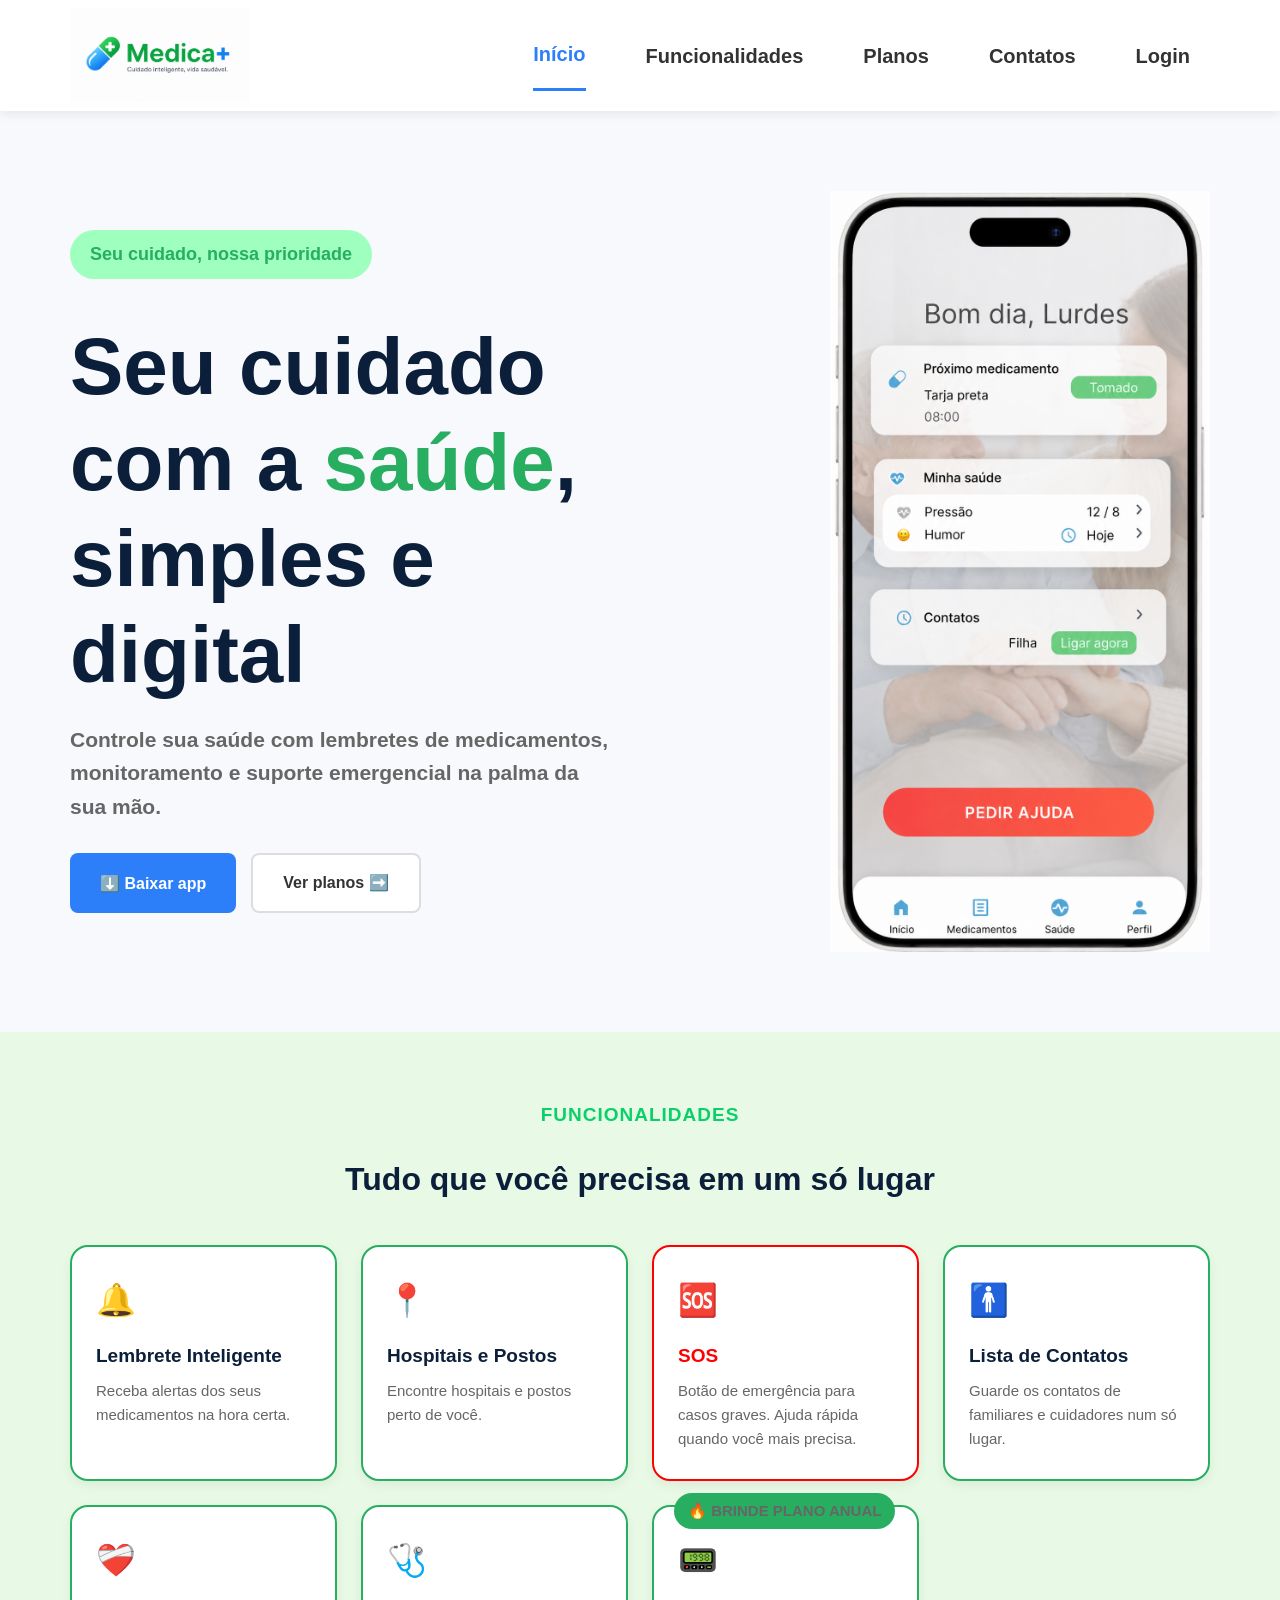
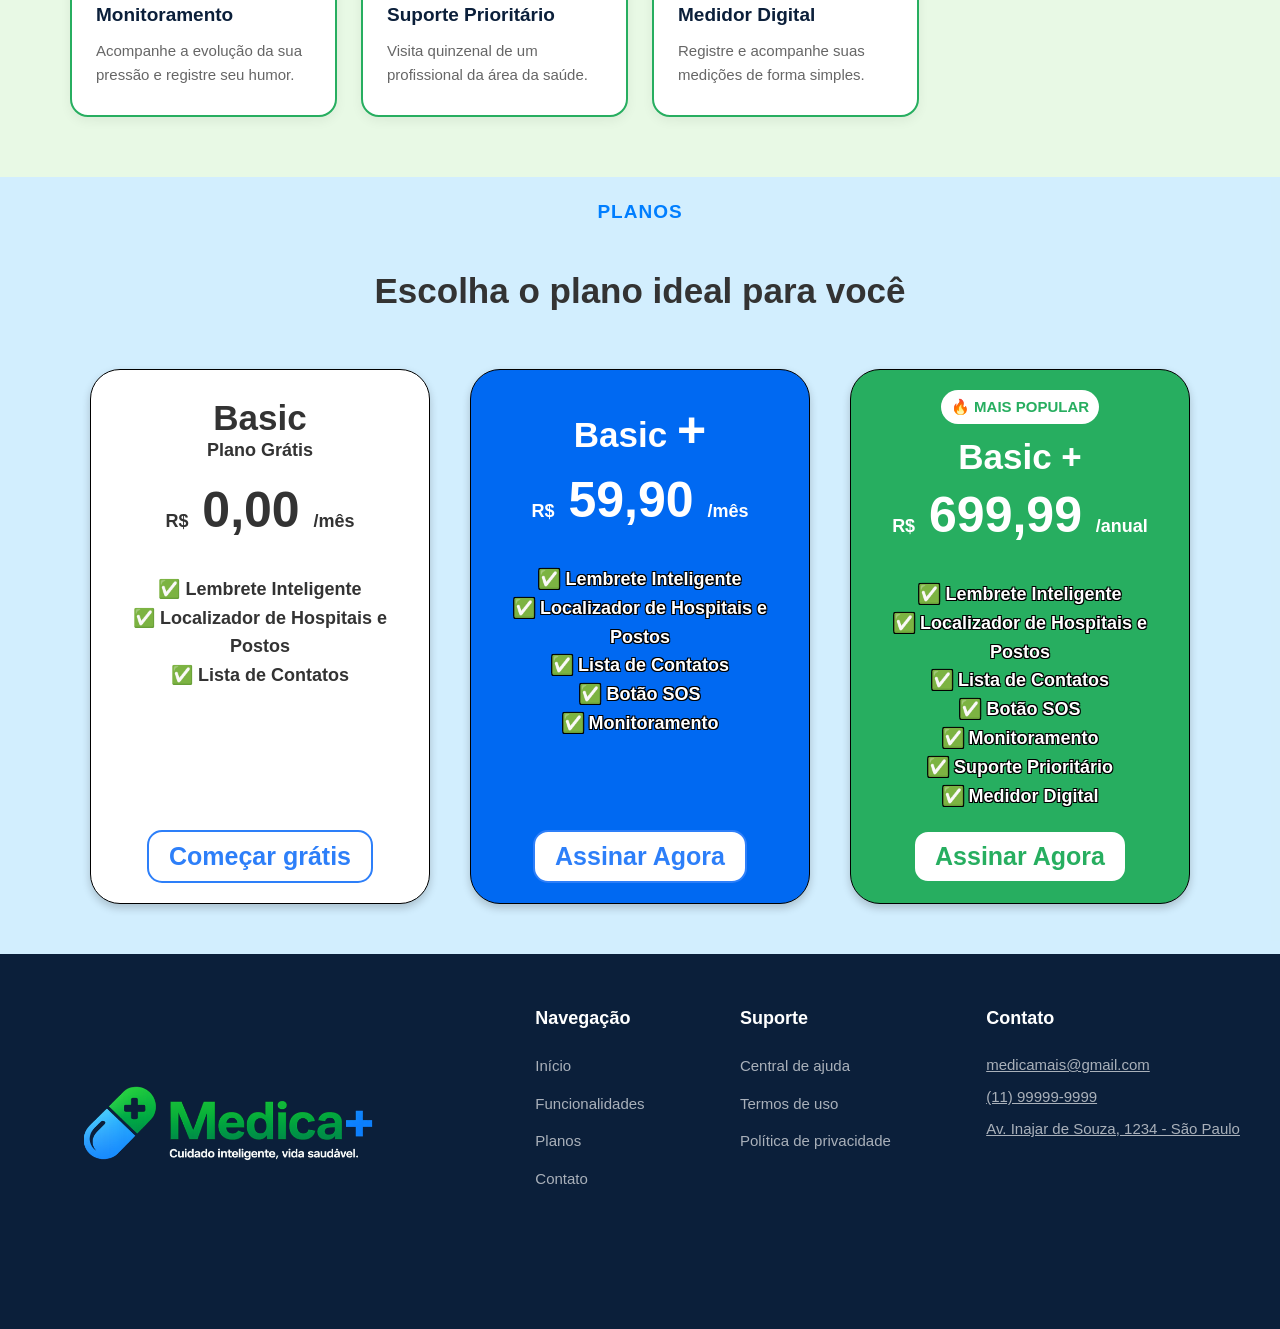
==== index.html @ 5a5d9446 "Correção do código / junção dos códigos" ====
<!DOCTYPE html>
<html lang="pt-br">

<head>
    <meta charset="UTF-8">
    <meta name="viewport" content="width=device-width, initial-scale=1.0">
    <title>Medica+ - Home</title>
    <link rel="stylesheet" href="style.css">
</head>

<body class="pagina-home">

    <a href="#conteudo" class="skip-link">Pular para o conteúdo</a>

    <nav>
        <div class="nav-container">
            <img src="img/logo.png" alt="Logo Medica+">
            <button type="button" class="menu-toggle" id="menuToggle" aria-expanded="false"
                aria-controls="menuNav" aria-label="Abrir menu de navegação">
                <span></span>
                <span></span>
                <span></span>
            </button>

            <ul id="menuNav">
                <li><a href="index.html" aria-current="page">Início</a></li>
                <li><a href="#funcionalidades">Funcionalidades</a></li>
                <li><a href="#planos">Planos</a></li>
                <li><a href="#contato">Contatos</a></li>
                <li><a href="login.html">Login</a></li>
            </ul>
        </div>
    </nav>

    <main id="conteudo">

        <section class="hero">

            <div class="hero-text">
                <p>Seu cuidado, nossa prioridade</p>

                <h1>Seu cuidado com a <span>saúde</span>, simples e digital</h1>

                <p>
                    Controle sua saúde com lembretes de medicamentos,
                    monitoramento e suporte emergencial na palma da sua mão.
                </p>

                <div class="hero-buttons">
                    <button type="button" class="Baixa-app">⬇️ Baixar app</button>
                    <a href="#planos" class="Ver-planos">Ver planos ➡️</a>
                </div>
            </div>

            <img src="img/image.png" alt="Tela do aplicativo Medica+ mostrando o painel de saúde">

        </section>

        <section class="funcionalidades" id="funcionalidades">

            <header>
                <p>FUNCIONALIDADES</p>
                <h2>Tudo que você precisa em um só lugar</h2>
            </header>

            <div class="cards">

                <article class="card-func">
                    <span aria-hidden="true">🔔</span>
                    <h3>Lembrete Inteligente</h3>
                    <p>Receba alertas dos seus medicamentos na hora certa.</p>
                </article>

                <article class="card-func">
                    <span aria-hidden="true">📍</span>
                    <h3>Hospitais e Postos</h3>
                    <p>Encontre hospitais e postos perto de você.</p>
                </article>

                <article class="card-func sos">
                    <span aria-hidden="true">🆘</span>
                    <h3>SOS</h3>
                    <p>Botão de emergência para casos graves. Ajuda rápida quando você mais precisa.</p>
                </article>

                <article class="card-func">
                    <span aria-hidden="true">🚹</span>
                    <h3>Lista de Contatos</h3>
                    <p>Guarde os contatos de familiares e cuidadores num só lugar.</p>
                </article>

                <article class="card-func">
                    <span aria-hidden="true">❤️‍🩹</span>
                    <h3>Monitoramento</h3>
                    <p>Acompanhe a evolução da sua pressão e registre seu humor.</p>
                </article>

                <article class="card-func">
                    <span aria-hidden="true">🩺</span>
                    <h3>Suporte Prioritário</h3>
                    <p>Visita quinzenal de um profissional da área da saúde.</p>
                </article>

                <article class="card-func card-func--destaque">
                    <p class="brinde">🔥 BRINDE PLANO ANUAL</p>
                    <span aria-hidden="true">📟</span>
                    <h3>Medidor Digital</h3>
                    <p>Registre e acompanhe suas medições de forma simples.</p>
                </article>

            </div>

        </section>

        <section class="planos" id="planos">

            <header>
                <p>PLANOS</p>
                <h2>Escolha o plano ideal para você</h2>
            </header>

            <div class="card">

                <div class="card-basic">
                    <h3>Basic</h3>
                    <p>Plano Grátis</p>
                    <p>R$<span> 0,00 </span>/mês</p>
                    <ul>
                        <li>✅ Lembrete Inteligente</li>
                        <li>✅ Localizador de Hospitais e Postos</li>
                        <li>✅ Lista de Contatos</li>
                    </ul>
                    <button type="button">Começar grátis</button>
                </div>

                <div class="card-basic-mensal">
                    <h3>Basic <span>+</span></h3>
                    <p>R$<span> 59,90 </span>/mês</p>
                    <ul>
                        <li>✅ Lembrete Inteligente</li>
                        <li>✅ Localizador de Hospitais e Postos</li>
                        <li>✅ Lista de Contatos</li>
                        <li>✅ Botão SOS</li>
                        <li>✅ Monitoramento</li>
                    </ul>
                    <button type="button">Assinar Agora</button>
                </div>

                <div class="card-basic-anual">
                    <p class="popular">🔥 MAIS POPULAR</p>
                    <h3>Basic +</h3>
                    <p>R$<span> 699,99 </span>/anual</p>
                    <ul>
                        <li>✅ Lembrete Inteligente</li>
                        <li>✅ Localizador de Hospitais e Postos</li>
                        <li>✅ Lista de Contatos</li>
                        <li>✅ Botão SOS</li>
                        <li>✅ Monitoramento</li>
                        <li>✅ Suporte Prioritário</li>
                        <li>✅ Medidor Digital</li>
                    </ul>
                    <button type="button">Assinar Agora</button>
                </div>

            </div>

        </section>

    </main>

    <footer id="contato">
        <div class="footer-container">

            <div class="footer-logo">
                <img src="img/img-footer.png" alt="Logo Medica+ no rodapé">

                <div class="social">
                    <a href="#" aria-label="Medica+ no Instagram"><span></span></a>
                    <a href="#" aria-label="Medica+ no Facebook"><span></span></a>
                    <a href="#" aria-label="Medica+ no LinkedIn"><span></span></a>
                </div>
            </div>

            <div class="footer-links">
                <h3>Navegação</h3>

                <ul>
                    <li><a href="index.html">Início</a></li>
                    <li><a href="#funcionalidades">Funcionalidades</a></li>
                    <li><a href="#planos">Planos</a></li>
                    <li><a href="#contato">Contato</a></li>
                </ul>
            </div>

            <div class="footer-links">
                <h3>Suporte</h3>

                <ul>
                    <li><a href="#">Central de ajuda</a></li>
                    <li><a href="#">Termos de uso</a></li>
                    <li><a href="#">Política de privacidade</a></li>
                </ul>
            </div>

            <address class="footer-contact">
                <h3>Contato</h3>

                <p><a href="mailto:medicamais@gmail.com">medicamais@gmail.com</a></p>
                <p><a href="tel:+5511999999999">(11) 99999-9999</a></p>
                <p><a href="https://www.google.com/maps/search/Avenida+Inajar+de+Souza, 1234,+São+Paulo" target="_blank"> Av. Inajar de Souza, 1234 - São Paulo</a></p>
            </address>

        </div>
    </footer>

    <script src="script.js"></script>

</body>

</html>
---- style.css ----
/* =========================================================
   AJUSTES DE INTEGRAÇÃO - PÁGINAS UNIFICADAS
   ========================================================= */

html {
    scroll-behavior: smooth;
    scroll-padding-top: 90px;
}

body {
    overflow-x: hidden;
}

* {
    margin: 0;
    padding: 0;
    box-sizing: border-box;
}



body {
    font-family: Arial, Helvetica, sans-serif;
    background-color: #f8f9fc;
    color: #333;
    line-height: 1.6;
}

/* ==========================================================
                        ACESSIBILIDADE
   ========================================================== */

.skip-link {
    position: absolute;
    top: -60px;
    left: 10px;
    background: #2d7ff9;
    color: #fff;
    padding: 10px 18px;
    border-radius: 8px;
    z-index: 2000;
    transition: top .2s;
}

.skip-link:focus {
    top: 10px;
}

a:focus-visible,
button:focus-visible,
input:focus-visible {
    outline: 3px solid #2d7ff9;
    outline-offset: 2px;
}

/* ==========================================================
                          NAV
   ========================================================== */

nav img {
    width: 180px;
    height: auto;
}

nav {
    background-color: #ffffff;
    position: sticky;
    top: 0;
    z-index: 1000;
    box-shadow: 0 3px 10px rgba(0, 0, 0, 0.08);
    font-size: 20px;
}

.nav-container {
    max-width: 1200px;
    margin: 0 auto;
    display: flex;
    align-items: center;
    justify-content: space-between;
    padding: 0 30px;
}

nav ul {
    display: flex;
    justify-content: center;
    align-items: center;
    list-style: none;
    gap: 20px;
}

nav li {
    margin: 0 20px;
}

nav a {
    display: block;
    text-decoration: none;
    color: #333;
    padding: 18px 0;
    font-weight: bold;
    transition: .3s;
}

nav a:hover {
    color: #2d7ff9;
}

nav a[aria-current="page"] {
    color: #2d7ff9;
    border-bottom: 3px solid #2d7ff9;
}

.menu-toggle {
    display: none;
    flex-direction: column;
    justify-content: space-between;
    width: 28px;
    height: 20px;
    background: none;
    border: none;
    cursor: pointer;
    padding: 0;
}

.menu-toggle span {
    display: block;
    height: 3px;
    width: 100%;
    background-color: #0b1f3a;
    border-radius: 2px;
}

/* ==========================================================
                         HERO
   ========================================================== */

.hero {
    display: flex;
    flex-direction: row;
    max-width: 1200px;
    margin: auto;
    justify-content: space-between;
    align-items: center;
    gap: 60px;
    padding: 80px 30px;
}

.hero-text {
    flex: 1;
    max-width: 550px;
}

.hero-text p:first-child {
    display: inline-block;
    color: #27AE60;
    background-color: #9FFFBF;
    font-size: 18px;
    border-radius: 30px;
    padding: 10px 20px;
    margin-bottom: 40px;
}

.hero-text h1 {
    font-size: 80px;
    color: #0b1f3a;
    line-height: 1.2;
    margin-bottom: 20px;
}

.hero-text h1 span {
    color: #27AE60;
}

.hero-text p {
    font-size: 21px;
    color: #666;
    margin-bottom: 30px;
    font-weight: bold;
}

.hero img {
    width: 380px;
    max-width: 100%;
    height: auto;
    flex-shrink: 0;
}

.hero-buttons {
    display: flex;
    flex-wrap: wrap;
    gap: 15px;
}

.Baixa-app,
.Ver-planos {
    padding: 15px 30px;
    border-radius: 8px;
    font-size: 16px;
    font-weight: bold;
    border: none;
    cursor: pointer;
    transition: .3s;
    display: inline-flex;
    align-items: center;
    gap: 8px;
    text-decoration: none;
}

.Baixa-app {
    background: #2d7ff9;
    color: white;
}

.Baixa-app:hover {
    background: #1b65d6;
}

.Ver-planos {
    background: white;
    border: 2px solid #ddd;
    color: #333;
}

.Ver-planos:hover {
    border-color: #2d7ff9;
    color: #2d7ff9;
}

/* ==========================================================
                        FUNCIONALIDADES
   ========================================================== */

.funcionalidades {
    background-color: #E8F9E5;
    position: relative;
    max-width: 1200px;
    margin:  auto;
    padding: 60px 30px;
    z-index: 1;
}
 
.funcionalidades::before {
    content: "";
    position: absolute;
    top: 0;
    bottom: 0;
    left: 50%;
    width: 100vw;
    transform: translateX(-50%);
    background-color: #E8F9E5;
    z-index: -1;
}
 
.funcionalidades header {
    text-align: center;
    margin-bottom: 40px;
}
 
.funcionalidades header p {
    display: inline-block;
    color: #0ad06a;
    font-weight: bold;
    font-size: 19px;
    letter-spacing: 1px;
    padding: 8px 18px;
    border-radius: 30px;
    margin-bottom: 16px;
}
 
.funcionalidades header h2 {
    font-size: 32px;
    color: #0b1f3a;
}
 
.cards {
    display: grid;
    grid-template-columns: repeat(auto-fit, minmax(240px, 1fr));
    gap: 24px;
   
}
 
.card-func {
    background-color: #fff;
    border-radius: 18px;
    padding: 28px 24px;
    box-shadow: 0 4px 12px rgba(0, 0, 0, 0.06);
    transition: transform .3s, box-shadow .3s;
    position: relative;
     border: 2px solid #27AE60;
}
 
.card-func:hover {
    transform: translateY(-6px);
    box-shadow: 0 10px 20px rgba(0, 0, 0, 0.1);
 
}
 
.card-func span {
    font-size: 32px;
    display: block;
    margin-bottom: 14px;
}
 
.card-func.sos {
    background-color: ffffrgb(240, 108, 108);
    border: 2px solid red
}
 
.card-func.sos h3 {
    color: red
}
 
.card-func h3 {
    font-size: 19px;
    color: #0b1f3a;
    margin-bottom: 8px;
}
 
.card-func p {
    font-size: 15px;
    color: #666;
}
 
.card-func--destaque {
    border: 2px solid #27AE60;
}
 
.brinde {
    position: absolute;
    top: -14px;
    left: 20px;
    background-color: #27AE60;
    color: #fff;
    font-size: 12px;
    font-weight: bold;
    padding: 6px 14px;
    border-radius: 20px;
}
/* ==========================================================
                         PLANOS
   ========================================================== */

.planos {
    background-color: #96dcff63;
}

.planos header p {
    text-align: center;
    padding: 10px;
    letter-spacing: 1px;
    color: #007EFF;
    font-weight: bolder;
    font-size: 19px;
    padding: 20px;
    margin-bottom: 16px;
}

.planos header h2 {
    text-align: center;
    font-size: 35px;
}

.planos .card {
    display: flex;
    flex-direction: row;
    padding: 50px;
    justify-content: center;
    gap: 40px;
    align-items: stretch;
    flex-wrap: wrap;
}

ul {
    list-style: none;
    padding: 0;
    margin: 20px 0;
    font-weight: bolder;
}

.planos .card .card-basic,
.planos .card .card-basic-mensal,
.planos .card .card-basic-anual {
    display: flex;
    flex-direction: column;
    text-align: center;
    padding: 20px;
    border-radius: 30px;
    border: 1px solid black;
    box-shadow: 0 4px 8px rgba(0, 0, 0, 0.2);
    flex: 1 1 280px;
    max-width: 340px;
}

.planos .card .card-basic {
    background-color: #ffffff;
}

.planos .card .card-basic-mensal {
    background-color: #0069F2;
    color: white;
}

.planos .card .card-basic-anual {
    background-color: #27AE60;
    color: white;
}

.planos .card h3 {
    font-size: 35px;
    margin-bottom: -10px;
    font-weight: bold;
}

.planos .card span {
    font-size: 50px;
    font-weight: bold;
}

.planos .card p {
    font-size: 18px;
    margin-bottom: 5px;
    font-weight: bold;
}

.planos .card li {
    font-size: 18px;
}

.planos .card .card-basic-mensal li,
.planos .card .card-basic-anual li {
    text-shadow:
        -1px -1px 0 black,
         1px -1px 0 black,
        -1px  1px 0 black,
         1px  1px 0 black;
}

.planos .card .card-basic-anual p.popular {
    background-color: #ffffff;
    color: #27AE60;
    font-size: 15px;
    font-weight: bold;
    padding: 5px 10px;
    border-radius: 20px;
    align-self: center;
    max-width: fit-content;
}

.planos .card button {
    background-color: white;
    border: 2px solid #2d7ff9;
    color: #2d7ff9;
    padding: 10px 20px;
    border-radius: 15px;
    cursor: pointer;
    font-size: 25px;
    font-weight: bold;
    margin-top: auto;
    align-self: center;
    transition: transform .3s, border-color .3s;
}

.planos .card .card-basic-mensal button {
    border-color: #2d7ff9;
    color: #2d7ff9;
}

.planos .card .card-basic-anual button {
    border-color: #27AE60;
    color: #27AE60;
}

.planos .card button:hover {
    transform: scale(1.08);
}

/* ==========================================================
                           FOOTER
   ========================================================== */

footer {
    background-color: #0b1f3a;
    color: #fff;
    padding: 50px 30px;
}

.footer-container {
    max-width: 1200px;
    margin: auto;
    display: flex;
    flex-wrap: wrap;
    gap: 40px;
    justify-content: space-between;
}

.footer-logo img {
    max-width: 400px;
    height: auto;
}

.footer-links h3 {
    font-size: 18px;
    margin-bottom: 20px;
    color: #fff;
}

.footer-links ul {
    display: flex;
    flex-direction: column;
    gap: 12px;
    margin: 0;
}

.footer-links ul li a {
    text-decoration: none;
    color: rgba(255, 255, 255, 0.65);
    font-weight: normal;
    font-size: 15px;
    transition: .3s;
}

.footer-links ul li a:hover {
    color: #2d7ff9;
    padding-left: 4px;
}

.footer-contact h3 {
    font-size: 18px;
    margin-bottom: 20px;
    color: #fff;
    font-style: normal;
}

.footer-contact p {
    color: rgba(255, 255, 255, 0.65);
    font-size: 15px;
    font-style: normal;
    margin-bottom: 8px;
}

.footer-contact a {
    color: rgba(255, 255, 255, 0.65);
    text-decoration: underline;
}

.footer-contact a:hover {
    color: #2d7ff9;
}

/* ==========================================================
                       RESPONSIVIDADE
   ========================================================== */

/* Tablet: hero e planos empilham, mas o menu ainda cabe */
@media (max-width: 992px) {
    .hero {
        flex-direction: column;
        text-align: center;
        padding: 50px 20px;
    }

    .hero-text {
        max-width: 100%;
    }

    .hero-text h1 {
        font-size: 52px;
    }

    .hero-buttons {
        justify-content: center;
    }

    .planos .card {
        padding: 30px 20px;
    }
}

@media (max-width: 768px) {
    .nav-container {
        padding: 14px 20px;
        position: relative;
    }

    .menu-toggle {
        display: flex;
    }

    nav ul {
        position: absolute;
        top: 100%;
        left: 0;
        width: 100%;
        background-color: #fff;
        flex-direction: column;
        align-items: flex-start;
        gap: 0;
        max-height: 0;
        overflow: hidden;
        transition: max-height .3s ease;
        box-shadow: 0 8px 10px rgba(0, 0, 0, 0.08);
    }

    nav ul.aberto {
        max-height: 400px;
    }

    nav li {
        margin: 0;
        width: 100%;
    }

    nav a {
        padding: 16px 20px;
        width: 100%;
    }

    .hero-text h1 {
        font-size: 38px;
    }

    .hero-text p {
        font-size: 17px;
    }

    .planos .card {
        flex-direction: column;
        align-items: center;
    }

    .planos .card > div {
        max-width: 100%;
        width: 100%;
    }
}

/* Celular pequeno */
@media (max-width: 480px) {
    .hero-text h1 {
        font-size: 30px;
    }

    .funcionalidades header h2,
    .planos header h2 {
        font-size: 24px;
    }
}


/* ==========================================================
                       Checkout
   ========================================================== */


.checkout {
    max-width: 460px;
    margin: 0 auto;
    background: #fff;
    border-radius: 18px;
    padding: 30px;
    box-shadow: 0 6px 20px rgba(0, 0, 0, 0.08);
}

.voltar {
    display: inline-block;
    color: #2d7ff9;
    text-decoration: none;
    font-weight: bold;
    margin-bottom: 20px;
}

.voltar:hover {
    text-decoration: underline;
}

.checkout h1 {
    color: #0b1f3a;
    font-size: 26px;
    margin-bottom: 20px;
}

.resumo {
    display: flex;
    justify-content: space-between;
    align-items: center;
    background: #eef5ff;
    border: 1px solid #cfe1ff;
    border-radius: 12px;
    padding: 16px 18px;
    margin-bottom: 24px;
}

.resumo-label {
    font-size: 13px;
    color: #666;
}

.resumo-plano {
    font-size: 20px;
    font-weight: bold;
    color: #0b1f3a;
}

.resumo-preco {
    font-size: 22px;
    font-weight: bold;
    color: #27AE60;
    white-space: nowrap;
}

.metodos {
    display: flex;
    gap: 10px;
    margin-bottom: 22px;
}

.metodo {
    flex: 1;
    padding: 12px;
    border: 2px solid #ddd;
    background: #fff;
    border-radius: 10px;
    font-size: 16px;
    font-weight: bold;
    color: #555;
    cursor: pointer;
    transition: .2s;
}

.metodo.ativo {
    border-color: #2d7ff9;
    color: #2d7ff9;
    background: #eef5ff;
}

.form-pagamento label {
    display: block;
    font-size: 14px;
    font-weight: bold;
    color: #0b1f3a;
    margin-bottom: 6px;
    margin-top: 16px;
}

.form-pagamento input {
    width: 100%;
    padding: 14px;
    border: 1px solid #ccc;
    border-radius: 8px;
    font-size: 16px;
    outline: none;
}

.form-pagamento input:focus {
    border-color: #2d7ff9;
    box-shadow: 0 0 0 2px rgba(45, 127, 249, 0.2);
}

.linha-dupla {
    display: flex;
    gap: 14px;
}

.linha-dupla > div {
    flex: 1;
}

.escondido {
    display: none;
}

.btn-pagar {
    display: block;
    width: 100%;
    text-align: center;
    text-decoration: none;
    margin-top: 24px;
    background-color: #27AE60;
    color: #fff;
    border: none;
    padding: 15px;
    border-radius: 10px;
    font-size: 18px;
    font-weight: bold;
    cursor: pointer;
    transition: background-color .2s;
}

.btn-pagar:hover {
    background-color: #219150;
}

.mensagem {
    font-size: 14px;
    margin-top: 12px;
    display: none;
}

.mensagem.mostrar {
    display: block;
}

.mensagem.erro {
    color: #e53935;
}

.mensagem.sucesso {
    color: #2e7d32;
}

.pix-qr {
    font-size: 120px;
    text-align: center;
    color: #0b1f3a;
    line-height: 1;
    margin: 10px 0 20px;
}

.pix-texto {
    font-size: 14px;
    color: #555;
    text-align: center;
    margin-bottom: 14px;
}

.pix-codigo {
    display: flex;
    gap: 8px;
}

.pix-codigo input {
    flex: 1;
    padding: 12px;
    border: 1px solid #ccc;
    border-radius: 8px;
    font-size: 13px;
    color: #666;
    outline: none;
}

.pix-codigo button {
    padding: 0 18px;
    border: none;
    border-radius: 8px;
    background: #2d7ff9;
    color: #fff;
    font-weight: bold;
    cursor: pointer;
}

.pix-codigo button:hover {
    background: #1b65d6;
}

.overlay-sucesso {
    display: none;
    position: fixed;
    inset: 0;
    background: rgba(0, 0, 0, 0.5);
    justify-content: center;
    align-items: center;
    padding: 16px;
    z-index: 50;
}

.overlay-sucesso.ativo {
    display: flex;
}

.caixa-sucesso {
    background: #fff;
    border-radius: 18px;
    padding: 36px 28px;
    text-align: center;
    max-width: 380px;
    width: 100%;
}

.caixa-sucesso .check {
    width: 74px;
    height: 74px;
    margin: 0 auto 18px;
    border-radius: 50%;
    background: #27AE60;
    color: #fff;
    font-size: 42px;
    line-height: 74px;
}

.caixa-sucesso h2 {
    color: #0b1f3a;
    margin-bottom: 10px;
}

.caixa-sucesso p {
    color: #555;
    margin-bottom: 20px;
}

/* Logado */

:root {
    --azul: #2d7ff9;
    --azul-hover: #1a6ae0;
    --verde: #7ED957;
    --verde-escuro: #2e9e3f;
    --verde-claro: #E8F9E5;
    --azul-claro: #DCEEFF;
    --cor-titulo: #1E1E1E;
    --cor-texto: #4a4a4a;
    --cinza-borda: #D9D9D9;
    --vermelho: #e63946;
    --vermelho-claro: #fde8e9;
}

body.pagina-logado a:focus-visible,
body.pagina-logado button:focus-visible,
body.pagina-logado input:focus-visible,
body.pagina-logado select:focus-visible{
    outline: 3px solid var(--azul);
    outline-offset: 2px;
}


body.pagina-logado nav img{
    width: 180px;
    height: auto;
}

body.pagina-logado nav{
    background-color: #ffffff;
    position: sticky;
    top: 0;
    z-index: 1000;
    box-shadow: 0 3px 10px rgba(0, 0, 0, 0.08);
    font-size: 22px;
}

body.pagina-logado .nav-container{
    max-width: 1200px;
    margin: 0 auto;
    display: flex;
    align-items: center;
    justify-content: space-between;
    padding: 0 30px;
}

body.pagina-logado .menu-toggle{
    display: none;
    flex-direction: column;
    justify-content: space-between;
    width: 28px;
    height: 20px;
    background: none;
    border: none;
    cursor: pointer;
    padding: 0;
}

body.pagina-logado .menu-toggle span{
    display: block;
    height: 3px;
    width: 100%;
    background-color: var(--cor-titulo);
    border-radius: 2px;
}

body.pagina-logado nav ul{
    display: flex;
    justify-content: center;
    align-items: center;
    list-style: none;
    gap: 20px;
    padding: 10px 30px;
    flex-wrap: wrap;
}

body.pagina-logado nav li{
    margin: 0 20px;
}

body.pagina-logado nav a{
    display: block;
    text-decoration: none;
    color: #333;
    padding: 18px 0;
    font-weight: bold;
    transition: .3s;
}

body.pagina-logado nav a:hover{
    color: var(--azul);
}

body.pagina-logado nav a.ativo{
    color: var(--azul);
    border-bottom: 3px solid var(--azul);
}

body.pagina-logado main{
    max-width: 1200px;
    margin: 0 auto;
    padding: 40px 30px;
}

body.pagina-logado .boas-vindas{
    display: flex;
    justify-content: space-between;
    align-items: flex-start;
    flex-wrap: wrap;
    gap: 20px;
    margin-bottom: 40px;
}

body.pagina-logado .boas-vindas-text h1{
    font-size: 36px;
    color: var(--cor-titulo);
    margin-bottom: 10px;
}

body.pagina-logado .boas-vindas-text p{
    font-size: 18px;
    color: var(--cor-texto);
    max-width: 500px;
}

body.pagina-logado .Ver-perfil{
    background-color: #fff;
    border: 1px solid var(--cinza-borda);
    color: var(--cor-titulo);
    font-weight: bold;
    padding: 12px 22px;
    border-radius: 30px;
    cursor: pointer;
    font-size: 17px;
    transition: 0.3s;
    white-space: nowrap;
}

body.pagina-logado .Ver-perfil:hover{
    background-color: var(--azul);
    color: #fff;
    border-color: var(--azul);
}

body.pagina-logado .cards{
    display: grid;
    grid-template-columns: repeat(3, 1fr);
    gap: 24px;
    margin-bottom: 50px;
}

body.pagina-logado .cards article{
    border-radius: 20px;
    padding: 24px;
}

/* Os 3 cards do topo agora são clicáveis (JS leva até a seção completa) */
body.pagina-logado [data-scroll-to]{
    cursor: pointer;
    transition: transform 0.2s, box-shadow 0.2s;
}

body.pagina-logado [data-scroll-to]:hover{
    transform: translateY(-4px);
    box-shadow: 0 10px 20px rgba(0, 0, 0, 0.08);
}

body.pagina-logado [data-scroll-to]:focus-visible{
    outline: 3px solid var(--azul);
    outline-offset: 3px;
}

body.pagina-logado .cards h3{
    font-size: 20px;
    color: var(--cor-titulo);
    margin-bottom: 16px;
}

body.pagina-logado .card-picos{
    background-color: var(--verde-claro);
}

body.pagina-logado .card-contatos{
    background-color: var(--azul-claro);
}

body.pagina-logado .card-suporte{
    background-color: var(--verde-claro);
}

@media (max-width: 900px) {
    body.pagina-logado .cards{
        grid-template-columns: 1fr;
    }
}

body.pagina-logado .card-home{
    list-style: none;
}

body.pagina-logado .card-home li{
    background-color: #fff;
    border-radius: 14px;
    padding: 14px 16px;
    margin-bottom: 12px;
}

body.pagina-logado .card-home li:last-child{
    margin-bottom: 0;
}

body.pagina-logado .card-home span{
    display: block;
    font-size: 15px;
    color: var(--cor-texto);
    margin-bottom: 6px;
}

body.pagina-logado .card-home .valor{
    display: inline-block;
    font-size: 22px;
    font-weight: bold;
    color: var(--cor-titulo);
}

body.pagina-logado .valor.atualizado{
    animation: pulso 0.6s ease;
}

@keyframes pulso {
    0% {
        transform: scale(1);
    }

    30% {
        transform: scale(1.15);
        color: var(--azul);
    }

    100% {
        transform: scale(1);
    }
}

body.pagina-logado .tag-alto,
body.pagina-logado .tag-baixo{
    display: inline-block;
    font-size: 13px;
    font-weight: bold;
    padding: 2px 8px;
    border-radius: 20px;
    margin-bottom: 6px;
}

body.pagina-logado .pico-alto .tag-alto{
    background-color: var(--vermelho-claro);
    color: var(--vermelho);
}

body.pagina-logado .pico-baixo .tag-baixo{
    background-color: var(--azul-claro);
    color: var(--azul);
}

body.pagina-logado .pico-alto,
body.pagina-logado .pico-baixo{
    opacity: 0;
    transform: translateY(15px);
    animation: apareceCard 0.6s ease forwards;
}

body.pagina-logado .pico-baixo{
    animation-delay: 0.2s;
}

@keyframes apareceCard {
    to {
        opacity: 1;
        transform: translateY(0);
    }
}

body.pagina-logado .lista-contatos{
    list-style: none;
    display: flex;
    flex-direction: column;
    gap: 12px;
}

body.pagina-logado .btn-contato{
    width: 100%;
    background-color: #fff;
    border: none;
    border-radius: 30px;
    padding: 12px 20px;
    font-size: 17px;
    font-weight: bold;
    color: var(--cor-titulo);
    text-align: left;
    cursor: pointer;
    transition: 0.3s;
}

body.pagina-logado .btn-contato:hover{
    background-color: var(--azul);
    color: #fff;
}

body.pagina-logado .card-suporte p{
    font-size: 17px;
    color: var(--cor-texto);
}

body.pagina-logado .proxima-visita{
    background-color: #fff;
    border-radius: 14px;
    padding: 16px;
    margin-top: 10px;
    font-size: 20px;
    font-weight: bold;
    color: var(--azul);
    text-align: center;
}

body.pagina-logado .proxima-visita span{
    display: block;
    font-size: 18px;
    margin-top: 4px;
}

body.pagina-logado .monitoramento{
    background-color: var(--verde-claro);
    border-radius: 24px;
    padding: 40px;
    margin-bottom: 50px;
}

body.pagina-logado .monitoramento header{
    text-align: center;
    margin-bottom: 24px;
}

body.pagina-logado .monitoramento header h2{
    font-size: 29px;
    color: var(--cor-titulo);
    letter-spacing: 1px;
}

body.pagina-logado .monitoramento header p{
    font-size: 22px;
    color: var(--cor-titulo);
    margin-top: 4px;
    font-weight: bold;
}

body.pagina-logado .filtros{
    display: flex;
    justify-content: center;
    align-items: center;
    flex-wrap: wrap;
    gap: 20px;
    margin-bottom: 30px;
}

body.pagina-logado .filtro{
    display: flex;
    align-items: center;
    flex-wrap: wrap;
    justify-content: center;
    row-gap: 6px;
    gap: 8px;
    background-color: #fff;
    border-radius: 30px;
    padding: 10px 18px;
    font-size: 18px;
}

body.pagina-logado .filtro label{
    font-weight: bold;
    white-space: nowrap;
}

body.pagina-logado .filtro input[type="date"]{
    border: none;
    background: transparent;
    font-family: inherit;
    color: var(--cor-texto);
    font-size: 18px;
}

body.pagina-logado .filtro-info{
    background-color: #fff;
    border-radius: 30px;
    padding: 10px 18px;
    font-size: 18px;
    color: var(--cor-texto);
}

body.pagina-logado .chart-card{
    background-color: #fff;
    border-radius: 20px;
    padding: 30px;
}

body.pagina-logado .legenda{
    display: flex;
    justify-content: space-between;
    gap: 16px;
    margin-bottom: 24px;
    flex-wrap: wrap;
}

body.pagina-logado .legenda-item{
    display: flex;
    align-items: center;
    gap: 10px;
    flex: 1;
    min-width: 200px;
    padding: 10px 14px;
    border-radius: 12px;
}

body.pagina-logado .legenda-item span{
    font-size: 22px;
}

body.pagina-logado .legenda-item h4{
    font-size: 18px;
    color: var(--cor-titulo);
}

body.pagina-logado .legenda-item p{
    font-size: 14px;
    color: var(--cor-texto);
}

body.pagina-logado .legenda-item .faixa{
    margin-left: auto;
    font-size: 14px;
    font-weight: bold;
    white-space: nowrap;
}

body.pagina-logado .legenda-alto{
    background-color: var(--vermelho-claro);
}

body.pagina-logado .legenda-alto span,
body.pagina-logado .legenda-alto .faixa{
    color: var(--vermelho);
}

body.pagina-logado .legenda-normal{
    background-color: var(--verde-claro);
}

body.pagina-logado .legenda-normal span,
body.pagina-logado .legenda-normal .faixa{
    color: #2e9e3f;
}

body.pagina-logado .legenda-baixo{
    background-color: var(--azul-claro);
}

body.pagina-logado .legenda-baixo span,
body.pagina-logado .legenda-baixo .faixa{
    color: var(--azul);
}

body.pagina-logado #pressaoChart{
    width: 100%;
    max-height: 350px;
    margin-bottom: 24px;
}

body.pagina-logado .badges{
    list-style: none;
    display: flex;
    gap: 16px;
    flex-wrap: wrap;
    justify-content: center;
}

body.pagina-logado .badge{
    flex: 1;
    min-width: 200px;
    border-radius: 14px;
    padding: 14px 16px;
    text-align: center;
}

body.pagina-logado .badge span{
    display: block;
    font-size: 14px;
    color: var(--cor-texto);
    margin-bottom: 6px;
}

body.pagina-logado .badge p{
    font-size: 17px;
    font-weight: bold;
    margin-bottom: 4px;
}

body.pagina-logado .badge strong{
    font-size: 18px;
}

body.pagina-logado .badge-alto{
    background-color: var(--vermelho-claro);
}

body.pagina-logado .badge-alto p,
body.pagina-logado .badge-alto strong{
    color: var(--vermelho);
}

body.pagina-logado .badge-baixo{
    background-color: var(--azul-claro);
}

body.pagina-logado .badge-baixo p,
body.pagina-logado .badge-baixo strong{
    color: var(--azul);
}

body.pagina-logado #statusFiltro{
    text-align: center;
    margin-top: 16px;
    font-size: 16px;
    color: var(--cor-texto);
}

body.pagina-logado .overlay{
    position: fixed;
    inset: 0;
    display: flex;
    align-items: center;
    justify-content: center;
    z-index: 2000;

    opacity: 0;
    visibility: hidden;
    transition: opacity 0.3s ease;
}

body.pagina-logado .overlay.aberto{
    opacity: 1;
    visibility: visible;
}

body.pagina-logado .overlay-fundo{
    position: absolute;
    inset: 0;
    background-color: rgba(11, 31, 58, 0.55);
}

body.pagina-logado .overlay-caixa{
    position: relative;
    background-color: #fff;
    border-radius: 24px;
    padding: 36px;
    width: 100%;
    max-width: 480px;
    max-height: 90vh;
    overflow-y: auto;
    transform: scale(0.92) translateY(10px);
    transition: transform 0.3s ease;
}

body.pagina-logado .overlay.aberto .overlay-caixa{
    transform: scale(1) translateY(0);
}

body.pagina-logado .overlay-fechar{
    position: absolute;
    top: 20px;
    right: 20px;
    background: none;
    border: none;
    font-size: 22px;
    color: var(--cor-texto);
    cursor: pointer;
    width: 36px;
    height: 36px;
    border-radius: 50%;
    transition: background-color 0.2s;
}

body.pagina-logado .overlay-fechar:hover{
    background-color: #f0f0f0;
}

body.pagina-logado .overlay-caixa h2{
    font-size: 25px;
    color: var(--cor-titulo);
    margin-bottom: 24px;
    text-align: center;
}

body.pagina-logado .perfil-foto{
    display: flex;
    flex-direction: column;
    align-items: center;
    gap: 10px;
    margin-bottom: 24px;
}

body.pagina-logado .perfil-foto img{
    width: 90px;
    height: 90px;
    border-radius: 50%;
    object-fit: cover;
    background-color: var(--azul-claro);
    border: 3px solid var(--azul-claro);
}

body.pagina-logado .perfil-foto-label{
    font-size: 15px;
    font-weight: bold;
    color: var(--azul);
    cursor: pointer;
}

body.pagina-logado .perfil-foto-label:hover{
    text-decoration: underline;
}

body.pagina-logado .campo{
    margin-bottom: 18px;
    display: flex;
    flex-direction: column;
    gap: 6px;
}

body.pagina-logado .campo label{
    font-size: 15px;
    font-weight: bold;
    color: var(--cor-titulo);
}

body.pagina-logado .campo input,
body.pagina-logado .campo select{
    padding: 10px 14px;
    border: 1px solid var(--cinza-borda);
    border-radius: 10px;
    font-size: 17px;
    font-family: inherit;
    color: var(--cor-titulo);
}

body.pagina-logado .campo input:focus,
body.pagina-logado .campo select:focus{
    border-color: var(--azul);
}

body.pagina-logado .campo.campo-invalido input{
    border-color: var(--vermelho);
}

body.pagina-logado .campo .erro{
    font-size: 13px;
    color: var(--vermelho);
    min-height: 14px;
}

body.pagina-logado .campo-plano p{
    font-weight: bold;
    color: var(--verde-escuro);
}

body.pagina-logado .campo-plano small{
    color: var(--cor-texto);
    font-size: 13px;
}

body.pagina-logado .mensagem-status{
    text-align: center;
    font-size: 16px;
    font-weight: bold;
    min-height: 20px;
    margin-bottom: 10px;
}

body.pagina-logado .mensagem-status.sucesso{
    color: #2e9e3f;
}

body.pagina-logado .mensagem-status.erro-geral{
    color: var(--vermelho);
}

body.pagina-logado .perfil-botoes{
    display: flex;
    gap: 12px;
    margin-top: 10px;
}

body.pagina-logado .btn-cancelar,
body.pagina-logado .btn-salvar{
    flex: 1;
    padding: 12px;
    border-radius: 30px;
    font-size: 17px;
    font-weight: bold;
    cursor: pointer;
    border: none;
    transition: 0.3s;
}

body.pagina-logado .btn-cancelar{
    background-color: #fff;
    border: 1px solid var(--cinza-borda);
    color: var(--cor-titulo);
}

body.pagina-logado .btn-cancelar:hover{
    background-color: #f0f0f0;
}

body.pagina-logado .btn-salvar{
    background-color: var(--azul);
    color: #fff;
}

body.pagina-logado .btn-salvar:hover{
    background-color: var(--azul-hover);
}

body.pagina-logado .btn-salvar:disabled{
    background-color: var(--cinza-borda);
    cursor: not-allowed;
}

body.pagina-logado .btn-sair{
    display: block;
    width: 100%;
    margin-top: 16px;
    padding: 12px;
    background: none;
    border: 1px solid var(--cinza-borda);
    border-radius: 20px;
    color: var(--vermelho);
    font-weight: bold;
    font-size: 16px;
    cursor: pointer;
    transition: 0.2s;
}

body.pagina-logado .btn-sair:hover{
    background-color: var(--vermelho-claro);
}

@media (max-width: 520px) {
    body.pagina-logado .overlay-caixa{
        padding: 24px;
        border-radius: 16px;
        max-width: 92%;
    }
}

body.pagina-logado .secao-contatos{
    margin-bottom: 50px;
}

body.pagina-logado .secao-contatos>header{
    text-align: center;
    margin-bottom: 24px;
}

body.pagina-logado .secao-contatos h2{
    font-size: 29px;
    color: var(--cor-titulo);
}

body.pagina-logado .contatos-card{
    background-color: var(--azul-claro);
    border-radius: 24px;
    overflow: hidden;
}

body.pagina-logado .contatos-abas{
    display: flex;
}

body.pagina-logado .aba{
    flex: 1;
    background-color: #fff;
    border: none;
    padding: 18px;
    font-size: 17px;
    font-weight: bold;
    color: var(--cor-texto);
    cursor: pointer;
    transition: 0.2s;
    border-bottom: 3px solid transparent;
}

body.pagina-logado .aba:hover{
    color: var(--azul);
}

body.pagina-logado .aba[aria-selected="true"]{
    color: var(--azul);
    border-bottom-color: var(--azul);
}

body.pagina-logado .contatos-painel{
    padding: 30px;
}

body.pagina-logado .lista-contatos-completa{
    list-style: none;
    display: flex;
    flex-direction: column;
    gap: 12px;
}

body.pagina-logado .contato-item{
    background-color: #fff;
    border-radius: 14px;
    padding: 14px 18px;
    display: flex;
    align-items: center;
    justify-content: space-between;
    gap: 12px;
    flex-wrap: wrap;
}

body.pagina-logado .contato-item .contato-info strong{
    display: block;
    color: var(--cor-titulo);
    font-size: 18px;
}

body.pagina-logado .contato-item .contato-info span{
    font-size: 15px;
    color: var(--cor-texto);
}

body.pagina-logado .contato-tipo{
    font-size: 12px;
    font-weight: bold;
    padding: 3px 10px;
    border-radius: 20px;
    background-color: var(--azul-claro);
    color: var(--azul);
    text-transform: capitalize;
}

body.pagina-logado .btn-remover-contato{
    background: none;
    border: 1px solid var(--cinza-borda);
    color: var(--vermelho);
    border-radius: 30px;
    padding: 6px 14px;
    font-size: 15px;
    cursor: pointer;
    transition: 0.2s;
}

body.pagina-logado .btn-remover-contato:hover{
    background-color: var(--vermelho-claro);
    border-color: var(--vermelho);
}

body.pagina-logado .contatos-painel .mensagem-vazio{
    text-align: center;
    color: var(--cor-texto);
    font-size: 16px;
    padding: 20px 0;
}

body.pagina-logado .secao-suporte{
    background-color: var(--verde-claro);
    border-radius: 24px;
    padding: 40px;
    text-align: center;
    margin-bottom: 50px;
}

body.pagina-logado .secao-suporte h2{
    font-size: 29px;
    color: var(--cor-titulo);
    margin-bottom: 6px;
}

body.pagina-logado .secao-suporte header p{
    font-weight: bold;
    color: var(--cor-titulo);
    margin-bottom: 20px;
}

body.pagina-logado .suporte-foto{
    width: 100%;
    max-width: 340px;
    border-radius: 16px;
    margin-bottom: 20px;
    object-fit: cover;
}

body.pagina-logado .suporte-visita-card{
    background-color: var(--azul-hover);
    color: #fff;
    border-radius: 16px;
    padding: 18px;
    max-width: 340px;
    margin: 0 auto 20px;
}

body.pagina-logado .suporte-visita-card p:first-child{
    font-size: 17px;
    margin-bottom: 4px;
}

body.pagina-logado .suporte-data{
    font-size: 22px;
    font-weight: bold;
}

body.pagina-logado .suporte-data span{
    display: block;
}

body.pagina-logado .suporte-aviso{
    font-size: 17px;
    color: var(--cor-texto);
}

body.pagina-logado .btn-reagendar{
    background: none;
    border: none;
    color: var(--azul);
    font-weight: bold;
    font-size: 17px;
    cursor: pointer;
    text-decoration: underline;
    padding: 0 4px;
}

body.pagina-logado .btn-reagendar:hover{
    color: var(--azul-hover);
}

body.pagina-logado .secao-humor{
    background-color: var(--verde-claro);
    border-radius: 24px;
    padding: 40px;
    margin-bottom: 50px;
}

body.pagina-logado .secao-humor>header{
    text-align: center;
    margin-bottom: 30px;
}

body.pagina-logado .secao-humor h2{
    font-size: 29px;
    color: var(--cor-titulo);
}

body.pagina-logado .humor-conteudo{
    display: flex;
    gap: 40px;
    flex-wrap: wrap;
}

body.pagina-logado .humor-legenda{
    list-style: none;
    border-left: 2px solid var(--cor-titulo);
    padding-left: 20px;
    display: flex;
    flex-direction: column;
    justify-content: space-between;
    min-width: 160px;
    font-weight: bold;
    color: var(--cor-titulo);
}

body.pagina-logado .humor-numero{
    color: var(--cor-texto);
    font-weight: normal;
    margin-right: 6px;
}

body.pagina-logado .humor-principal{
    flex: 1;
    min-width: 280px;
}

body.pagina-logado .humor-principal .filtros{
    justify-content: flex-start;
    margin-bottom: 20px;
}

body.pagina-logado .humor-timeline{
    background-color: #fff;
    border: 2px solid var(--azul);
    border-radius: 16px;
    padding: 20px;
    display: flex;
    gap: 20px;
    overflow-x: auto;
}

body.pagina-logado .humor-dia{
    display: flex;
    flex-direction: column;
    align-items: center;
    gap: 6px;
    flex-shrink: 0;
    min-width: 50px;
    text-align: center;
}

body.pagina-logado .humor-dia .emoji{
    font-size: 29px;
}

body.pagina-logado .humor-dia .data{
    font-size: 12px;
    color: var(--cor-texto);
    line-height: 1.3;
}

@media (max-width: 700px) {
    body.pagina-logado .humor-legenda{
        border-left: none;
        border-top: 2px solid var(--cor-titulo);
        padding-left: 0;
        padding-top: 16px;
        flex-direction: row;
        flex-wrap: wrap;
        gap: 16px;
    }
}

body.pagina-logado footer{
    background-color: #0b1f3a;
    color: #fff;
    padding: 50px 30px;
}

body.pagina-logado .footer-container{
    max-width: 1200px;
    margin: auto;
    display: flex;
    flex-wrap: wrap;
    gap: 40px;
    justify-content: space-between;
}

body.pagina-logado .footer-logo img{
    max-width: 400px;
    height: auto;
}

body.pagina-logado .footer-links h3{
    font-size: 20px;
    margin-bottom: 20px;
    color: #fff;
}

body.pagina-logado .footer-links ul{
    display: flex;
    flex-direction: column;
    gap: 12px;
    margin: 0;
    text-decoration: none;
}

body.pagina-logado .footer-links ul li a{
    text-decoration: none;
    color: rgba(255, 255, 255, 0.65);
    font-weight: normal;
    font-size: 17px;
    transition: .3s;
}

body.pagina-logado .footer-links ul li a:hover{
    color: var(--azul);
    padding-left: 4px;
}

body.pagina-logado .footer-contact h3{
    font-size: 20px;
    margin-bottom: 20px;
    color: #fff;
    font-style: normal;
}

body.pagina-logado .footer-contact p{
    color: rgba(255, 255, 255, 0.65);
    font-size: 17px;
    font-style: normal;
    margin-bottom: 8px;
}

body.pagina-logado .footer-contact a{
    color: rgba(255, 255, 255, 0.65);
    text-decoration: underline;
}

body.pagina-logado .footer-contact a:hover{
    color: var(--azul);
}

body.pagina-logado footer ul{
    list-style: none !important;
    padding: 0 !important;
    margin: 0 !important;
}

body.pagina-logado footer li{
    list-style: none !important;
}

/* ==========================================================
   RESPONSIVIDADE - menu mobile
   ========================================================== */

@media (max-width: 768px) {
    body.pagina-logado .nav-container{
        padding: 14px 20px;
        position: relative;
    }

    body.pagina-logado .menu-toggle{
        display: flex;
    }

    body.pagina-logado nav ul{
        position: absolute;
        top: 100%;
        left: 0;
        width: 100%;
        background-color: #fff;
        flex-direction: column;
        align-items: flex-start;
        gap: 0;
        max-height: 0;
        overflow: hidden;
        transition: max-height .3s ease;
        box-shadow: 0 8px 10px rgba(0, 0, 0, 0.08);
        padding: 0;
    }

    body.pagina-logado nav ul.aberto{
        max-height: 400px;
    }

    body.pagina-logado nav li{
        margin: 0;
        width: 100%;
    }

    body.pagina-logado nav a{
        padding: 16px 20px;
        width: 100%;
    }

    body.pagina-logado .cards{
        grid-template-columns: 1fr;
    }

    body.pagina-logado .humor-conteudo{
        flex-direction: column;
    }
}

/* ==========================================================
   RESPONSIVIDADE EXTRA - telas bem pequenas (celular)
   ========================================================== */

@media (max-width: 600px) {
    body.pagina-logado main{
        padding: 24px 16px;
    }

    body.pagina-logado .boas-vindas{
        flex-direction: column;
        align-items: flex-start;
    }

    body.pagina-logado .boas-vindas-text h1{
        font-size: 26px;
    }

    body.pagina-logado .boas-vindas-text p{
        font-size: 16px;
    }

    body.pagina-logado .Ver-perfil{
        align-self: stretch;
        text-align: center;
    }

    body.pagina-logado .monitoramento,
body.pagina-logado .secao-humor,
body.pagina-logado .secao-suporte{
        padding: 24px 18px;
    }

    body.pagina-logado .monitoramento header h2,
body.pagina-logado .secao-contatos h2,
body.pagina-logado .secao-suporte h2,
body.pagina-logado .secao-humor h2{
        font-size: 22px;
    }

    body.pagina-logado .contatos-painel{
        padding: 20px;
    }

    body.pagina-logado .contatos-abas .aba{
        font-size: 14px;
        padding: 14px 8px;
    }

    body.pagina-logado .legenda-item,
body.pagina-logado .badge{
        min-width: 130px;
    }

    body.pagina-logado .filtro{
        flex-wrap: wrap;
        justify-content: center;
    }

    body.pagina-logado .overlay-caixa{
        padding: 20px;
    }

    body.pagina-logado .perfil-botoes{
        flex-direction: column;
    }

    body.pagina-logado .filtro input[type="date"]{
        max-width: 130px;
    }

    body.pagina-logado .humor-legenda{
        min-width: 0;
        width: 100%;
    }

    body.pagina-logado .humor-legenda li{
        flex: 1 1 45%;
    }
}

/* Login */

body.pagina-login{
  margin: 0;
  padding: 0;
  height: 100%;
  overflow: hidden;
  font-family: Arial, sans-serif;
}
 
body.pagina-login .hero{
  display: flex;
  flex-direction: column;
  align-items: center;
  justify-content: flex-start;
  height: 100vh;
  padding-top: 30px;
  box-sizing: border-box;
  position: relative;
}
 
body.pagina-login .hero .X{
  position: absolute;
  top: 20px;
  right: 25px;
  font-size: 35px;
  color: #0a1a3c;
  text-decoration: none;
  font-weight: bold;
}
 
body.pagina-login .hero .X:hover{
  color: #555;
}
 
body.pagina-login .hero h1{
  color: #0a1a3c;
  font-size: 60px;
  margin: 0 0 10px 0;
}
 
body.pagina-login .hero img{
  width: 300px;
  margin-bottom: 20px;
}
 
body.pagina-login .login-form{
  display: flex;
  flex-direction: column;
  gap: 20px;
  width: 92%;
  max-width: 500px;
  margin-top: 10px;
}
 
body.pagina-login input[type="email"],
body.pagina-login .senha-container input{
  width: 100%;
  box-sizing: border-box;
  padding: 15px;
  border: 1px solid #ccc;
  border-radius: 8px;
  font-size: 18px;
  outline: none;
}
 
body.pagina-login input[type="email"]:focus,
body.pagina-login .senha-container input:focus{
  border-color: #1a6fee;
  box-shadow: 0 0 0 2px rgba(26, 111, 238, 0.2);
}
 
body.pagina-login .senha-container{
  position: relative;
  width: 100%;
}
 
body.pagina-login .senha-container input{
  padding-right: 45px;
}
 
body.pagina-login .olho{
  position: absolute;
  right: 15px;
  top: 50%;
  transform: translateY(-50%);
  background: none;
  border: none;
  cursor: pointer;
  font-size: 21px;
}
 
body.pagina-login .linha-opcoes{
  display: flex;
  justify-content: space-between;
  align-items: center;
  width: 100%;
  font-size: 17px;
  color: #333;
}
 
body.pagina-login .linha-opcoes label{
  display: flex;
  align-items: center;
  gap: 6px;
  cursor: pointer;
}
 
body.pagina-login .esqueceu{
  color: #000;
  text-decoration: none;
}
 
body.pagina-login .esqueceu:hover{
  color: #1a6fee;
  text-decoration: underline;
}
 
body.pagina-login .btn-login{
  width: 85%;
  align-self: center;
  margin-top: 40px;
  background-color: #1a6fee;
  color: white;
  border: none;
  padding: 15px;
  border-radius: 8px;
  font-size: 20px;
  cursor: pointer;
  transition: background-color 0.2s ease;
}
 
body.pagina-login .btn-login:hover{
  background-color: #145bc7;
}
 
body.pagina-login .cadastro{
  margin-top: auto;
  margin-bottom: 62px;
  font-size: 19px;
  color: #333;
  text-align: center;
}
 
body.pagina-login .cadastro strong{
  cursor: pointer;
}
 
body.pagina-login .cadastro strong:hover{
  text-decoration: underline;
}
 
body.pagina-login .overlay{
  display: none;
  position: fixed;
  top: 0;
  left: 0;
  width: 100%;
  height: 100%;
  background-color: rgba(0, 0, 0, 0.5);
  justify-content: center;
  align-items: center;
  z-index: 10;
}
 
body.pagina-login .overlay.ativo{
  display: flex;
}
 
body.pagina-login .modal-box{
  background: white;
  border-radius: 12px;
  padding: 30px;
  width: 90%;
  max-width: 400px;
  box-sizing: border-box;
}
 
body.pagina-login .modal-box h2{
  color: #0a1a3c;
  font-size: 26px;
  margin: 0 0 15px 0;
  text-align: center;
}
 
body.pagina-login .modal-texto{
  color: #888;
  font-size: 15px;
  line-height: 1.5;
  text-align: center;
  margin: 15px 0 25px 0;
}
 
body.pagina-login .form-esqueci{
  display: flex;
  flex-direction: column;
}
 
body.pagina-login .form-esqueci label{
  color: #0a1a3c;
  font-size: 15px;
  margin-bottom: 8px;
}
 
body.pagina-login .form-esqueci input{
  padding: 15px;
  border: 1px solid #ccc;
  border-radius: 8px;
  font-size: 16px;
  margin-bottom: 30px;
  box-sizing: border-box;
  outline: none;
}
 
body.pagina-login .form-esqueci input:focus{
  border-color: #1a6fee;
  box-shadow: 0 0 0 2px rgba(26, 111, 238, 0.2);
}
 
body.pagina-login .btn-enviar{
  background-color: #3f5eab;
  color: white;
  border: none;
  padding: 15px;
  border-radius: 8px;
  font-size: 18px;
  font-weight: bold;
  cursor: pointer;
  margin-bottom: 15px;
  margin-top: 15px;
}
 
body.pagina-login .btn-enviar:hover{
  background-color: #34498a;
}
 
body.pagina-login .btn-cancelar{
  background: none;
  border: none;
  font-size: 18px;
  font-weight: bold;
  cursor: pointer;
  color: #000;
  width: 100%;
}
 
body.pagina-login .modal-cadastro{
  max-height: 85vh;
  overflow-y: auto;
}
 
body.pagina-login .form-cadastro{
  display: flex;
  flex-direction: column;
}
 
body.pagina-login .form-cadastro label{
  color: #0a1a3c;
  font-size: 15px;
  margin-bottom: 8px;
  margin-top: 15px;
}
 
body.pagina-login .form-cadastro label:first-of-type{
  margin-top: 0;
}
 
body.pagina-login .obrigatorio{
  color: red;
}
 
body.pagina-login .form-cadastro input[type="text"],
body.pagina-login .form-cadastro input[type="email"],
body.pagina-login .form-cadastro input[type="password"]{
  padding: 15px;
  border: 1px solid #ccc;
  border-radius: 8px;
  font-size: 16px;
  box-sizing: border-box;
  outline: none;
}
 
body.pagina-login .form-cadastro input:focus{
  border-color: #1a6fee;
  box-shadow: 0 0 0 2px rgba(26, 111, 238, 0.2);
}
 
body.pagina-login .opcoes-papel{
  display: flex;
  justify-content: space-between;
  border: 1px solid #ccc;
  border-radius: 8px;
  padding: 15px;
}
 
body.pagina-login .opcoes-papel label{
  margin: 0;
  display: flex;
  align-items: center;
  gap: 6px;
  font-size: 15px;
  color: #333;
  cursor: pointer;
}
 
body.pagina-login .erro-campo{
  color: #e53935;
  font-size: 15px;
  margin: 6px 0 5px 0;
  display: none;
}
 
body.pagina-login .erro-campo.mostrar{
  display: block;
}
 
body.pagina-login .erro-campo.sucesso{
  color: #2e7d32;
}
@media (max-width: 600px) {
    body.pagina-login {
        height: auto;
        min-height: 100vh;
        overflow-y: auto;
    }
}
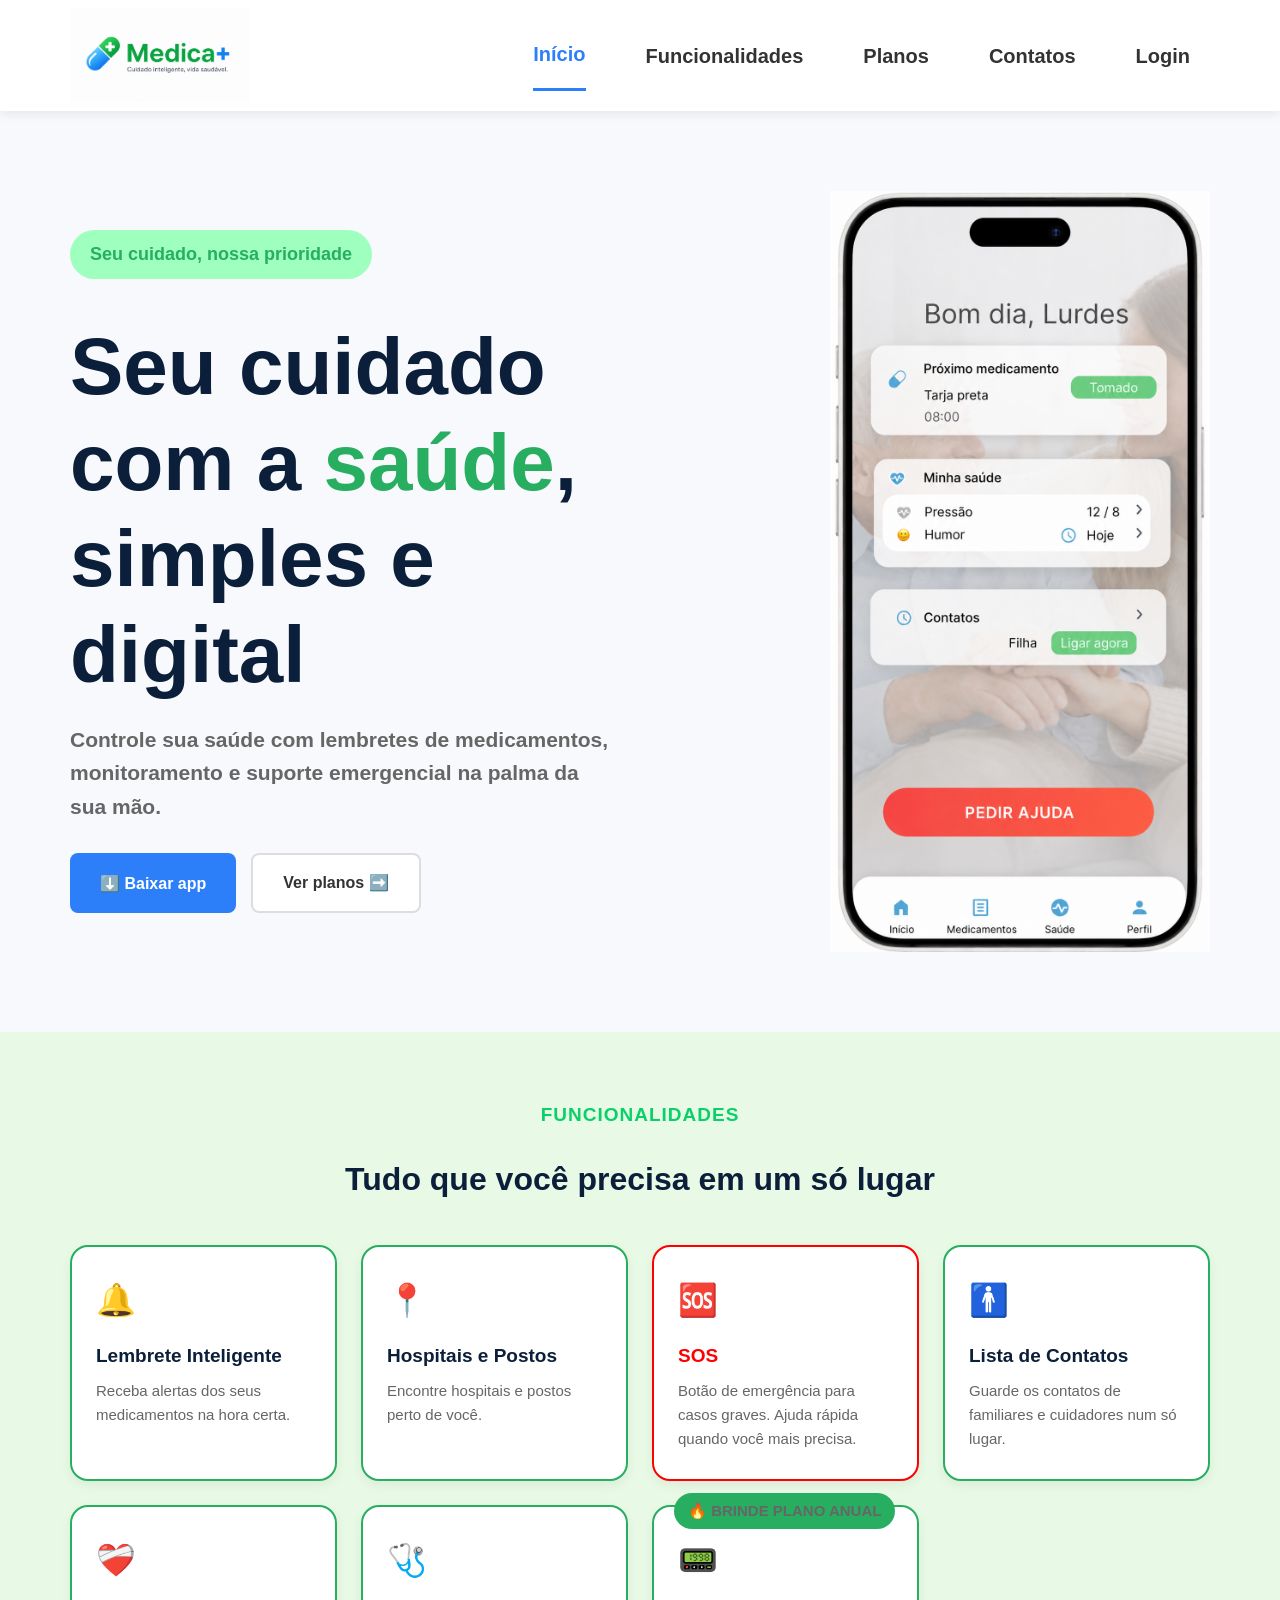
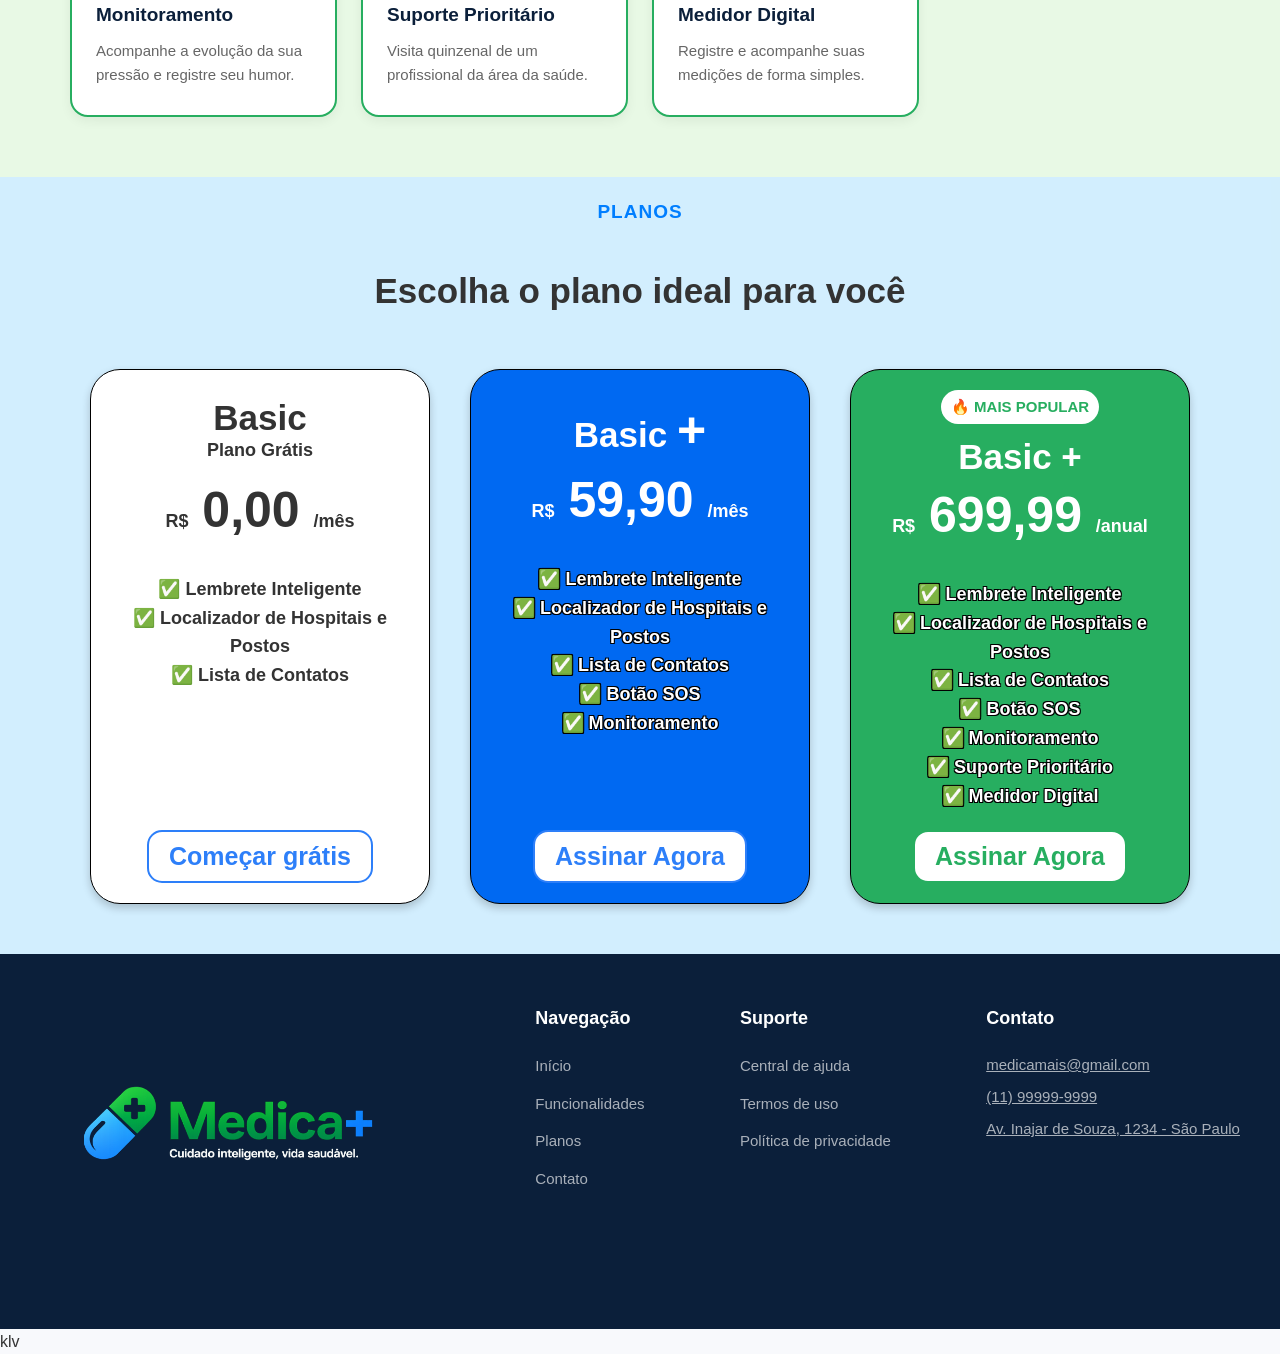
==== commit 99fc41a5: "teste" ====
--- a/index.html
+++ b/index.html
@@ -196,9 +196,9 @@
                 <h3>Suporte</h3>
 
                 <ul>
-                    <li><a href="#">Central de ajuda</a></li>
-                    <li><a href="#">Termos de uso</a></li>
-                    <li><a href="#">Política de privacidade</a></li>
+                    <li><a href="">Central de ajuda</a></li>
+                    <li><a href="">Termos de uso</a></li>
+                    <li><a href="">Política de privacidade</a></li>
                 </ul>
             </div>
 
@@ -213,7 +213,8 @@
         </div>
     </footer>
 
-    <script src="script.js"></script>
+    <script src="script.js"></script> 
+    klv
 
 </body>
 
--- a/style.css
+++ b/style.css
@@ -552,7 +552,7 @@
    ========================================================== */
 
 /* Tablet: hero e planos empilham, mas o menu ainda cabe */
-@media (max-width: 992px) {
+@media (max-width: 920px) {
     .hero {
         flex-direction: column;
         text-align: center;
@@ -632,10 +632,12 @@
         max-width: 100%;
         width: 100%;
     }
+
+   
 }
 
 /* Celular pequeno */
-@media (max-width: 480px) {
+@media (max-width: 320px) {
     .hero-text h1 {
         font-size: 30px;
     }
@@ -644,6 +646,12 @@
     .planos header h2 {
         font-size: 24px;
     }
+
+     .footer-container{
+        flex-direction: column;
+    }
+
+   
 }
 
 
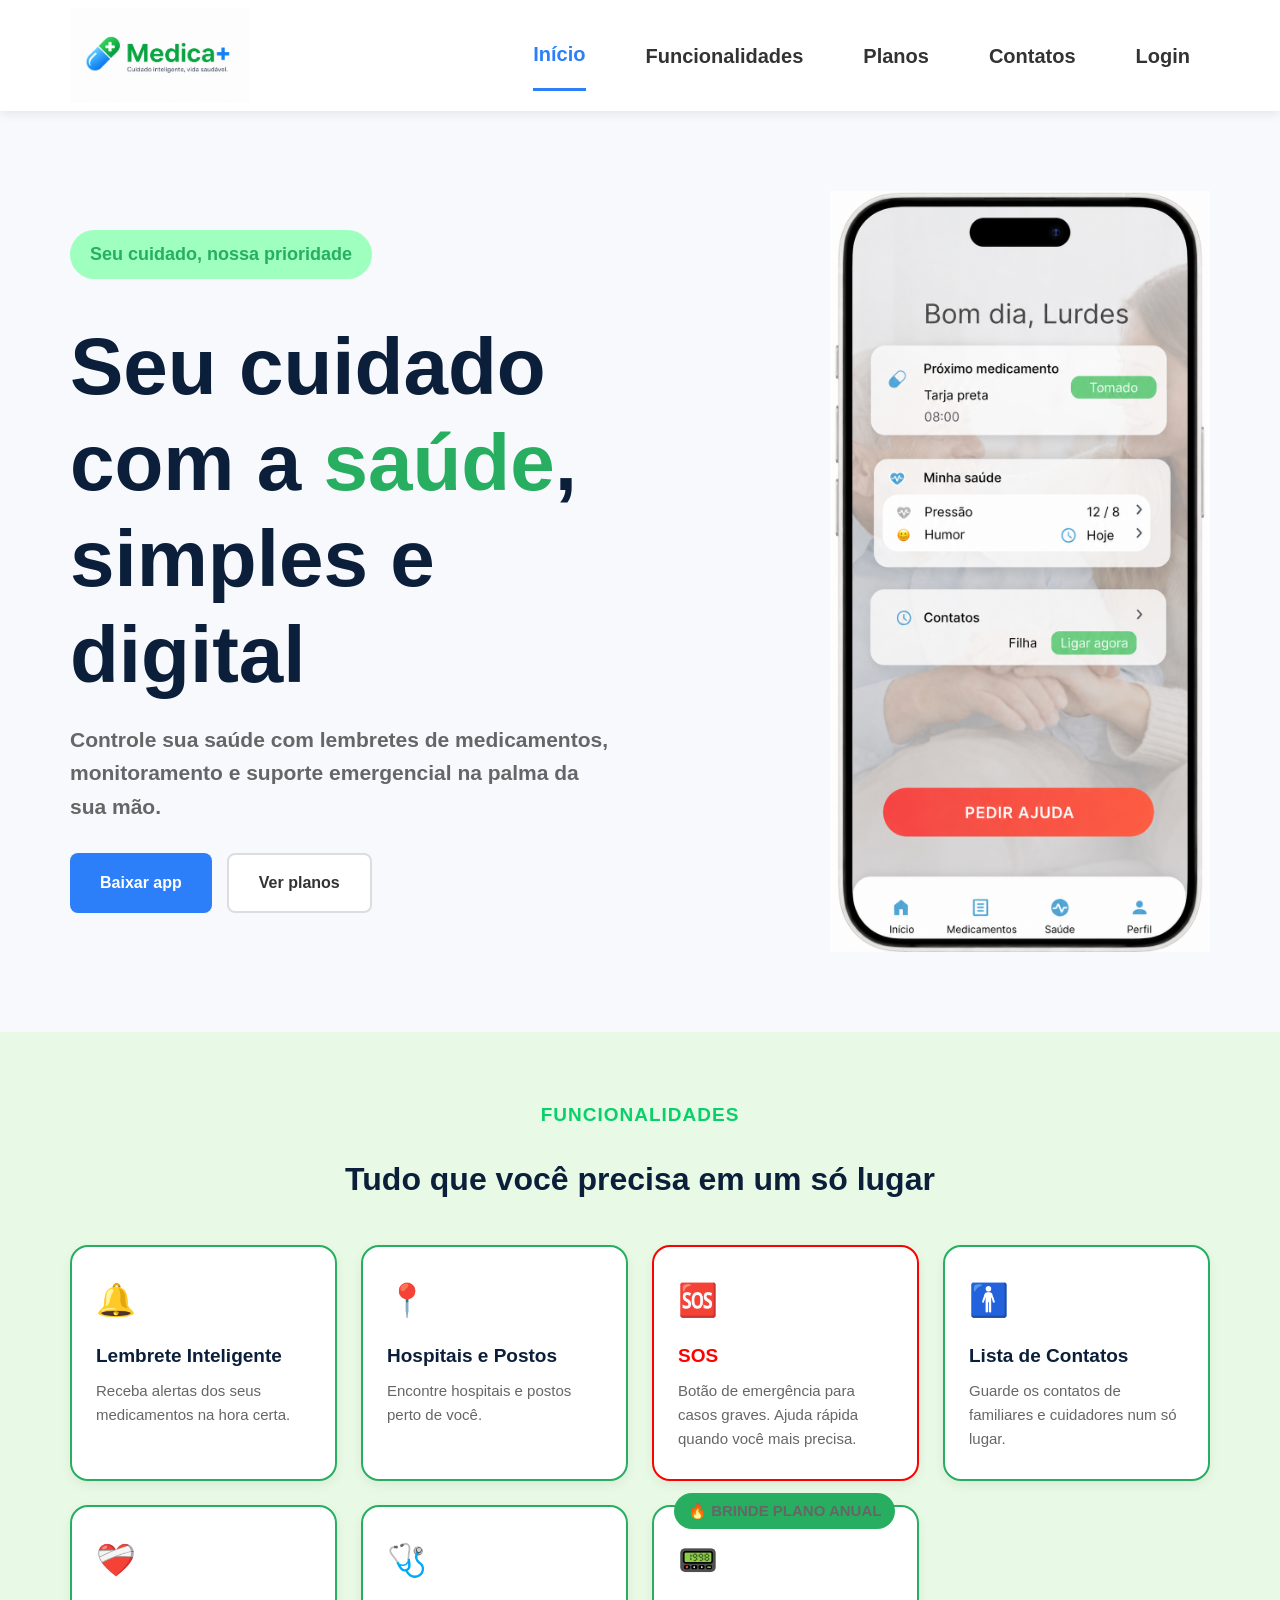
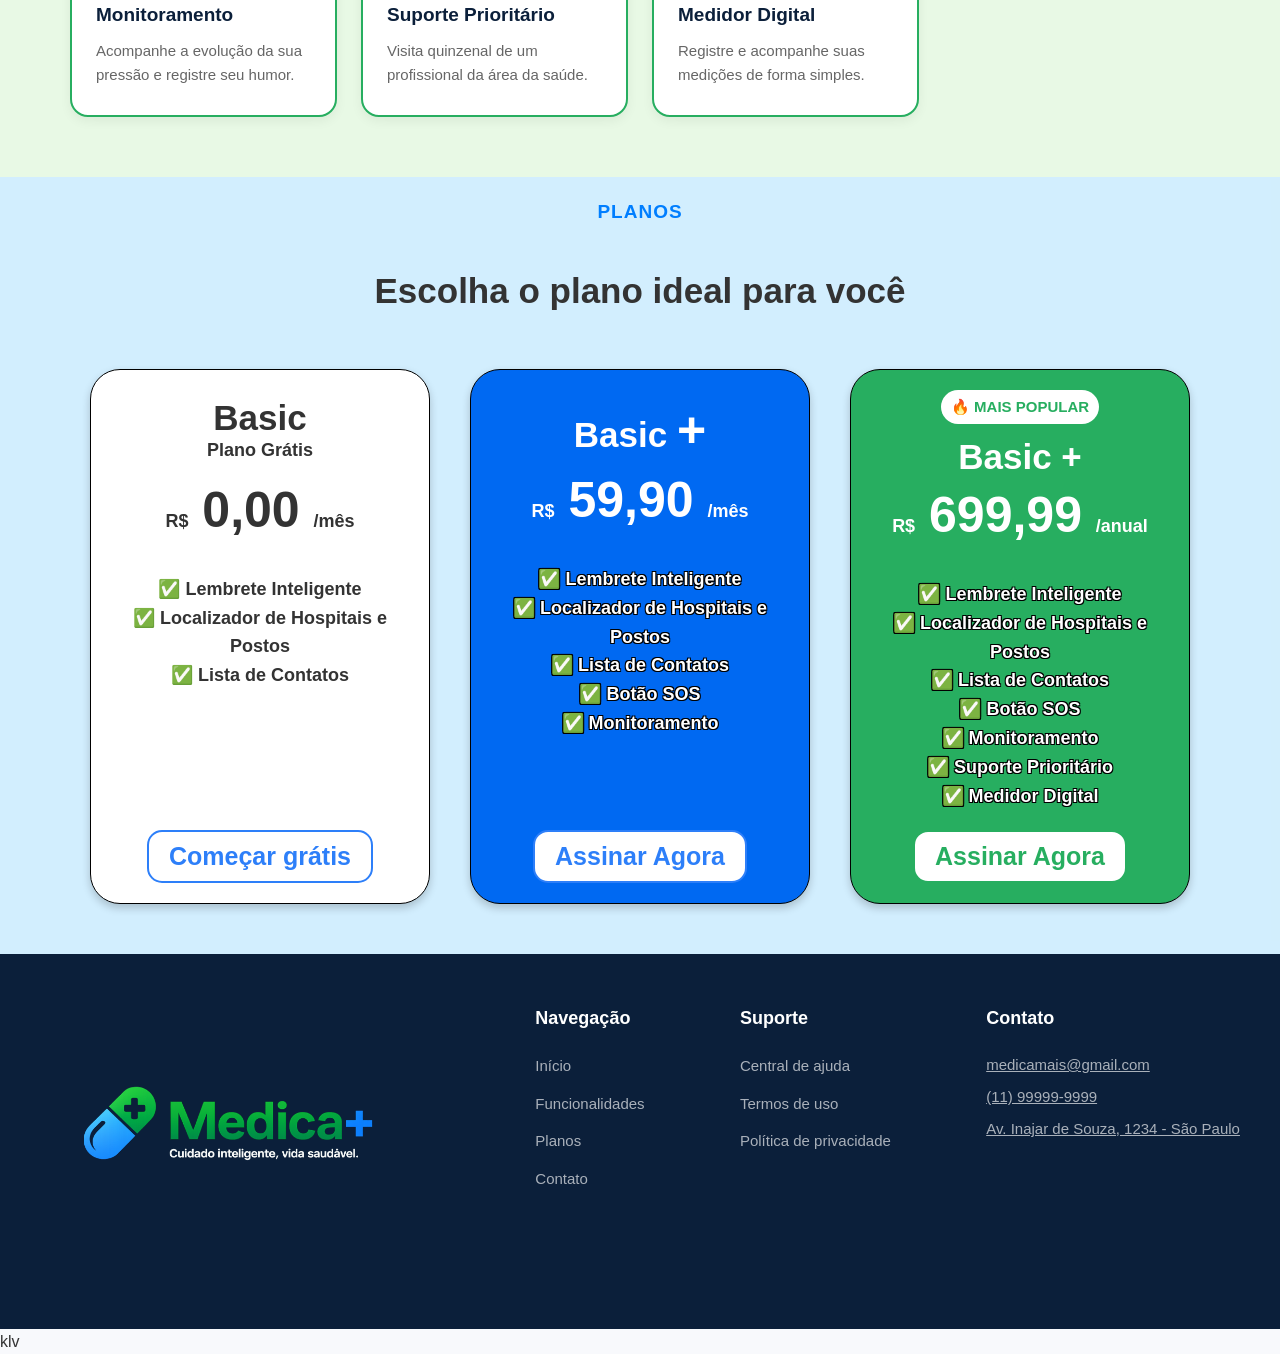
==== commit ef0a0de2: "Testes" ====
--- a/index.html
+++ b/index.html
@@ -15,8 +15,8 @@
     <nav>
         <div class="nav-container">
             <img src="img/logo.png" alt="Logo Medica+">
-            <button type="button" class="menu-toggle" id="menuToggle" aria-expanded="false"
-                aria-controls="menuNav" aria-label="Abrir menu de navegação">
+            <button type="button" class="menu-toggle" id="menuToggle" aria-expanded="false" aria-controls="menuNav"
+                aria-label="Abrir menu de navegação">
                 <span></span>
                 <span></span>
                 <span></span>
@@ -47,8 +47,8 @@
                 </p>
 
                 <div class="hero-buttons">
-                    <button type="button" class="Baixa-app">⬇️ Baixar app</button>
-                    <a href="#planos" class="Ver-planos">Ver planos ➡️</a>
+                    <button type="button" class="Baixa-app">  Baixar app</button>
+                    <a href="#planos" class="Ver-planos"> Ver planos</a>
                 </div>
             </div>
 
@@ -207,13 +207,14 @@
 
                 <p><a href="mailto:medicamais@gmail.com">medicamais@gmail.com</a></p>
                 <p><a href="tel:+5511999999999">(11) 99999-9999</a></p>
-                <p><a href="https://www.google.com/maps/search/Avenida+Inajar+de+Souza, 1234,+São+Paulo" target="_blank"> Av. Inajar de Souza, 1234 - São Paulo</a></p>
+                <p><a href="https://www.google.com/maps/search/Avenida+Inajar+de+Souza, 1234,+São+Paulo"
+                        target="_blank"> Av. Inajar de Souza, 1234 - São Paulo</a></p>
             </address>
 
         </div>
     </footer>
 
-    <script src="script.js"></script> 
+    <script src="script.js"></script>
     klv
 
 </body>
--- a/style.css
+++ b/style.css
@@ -225,6 +225,9 @@
     border-color: #2d7ff9;
     color: #2d7ff9;
 }
+
+
+
 
 /* ==========================================================
                         FUNCIONALIDADES
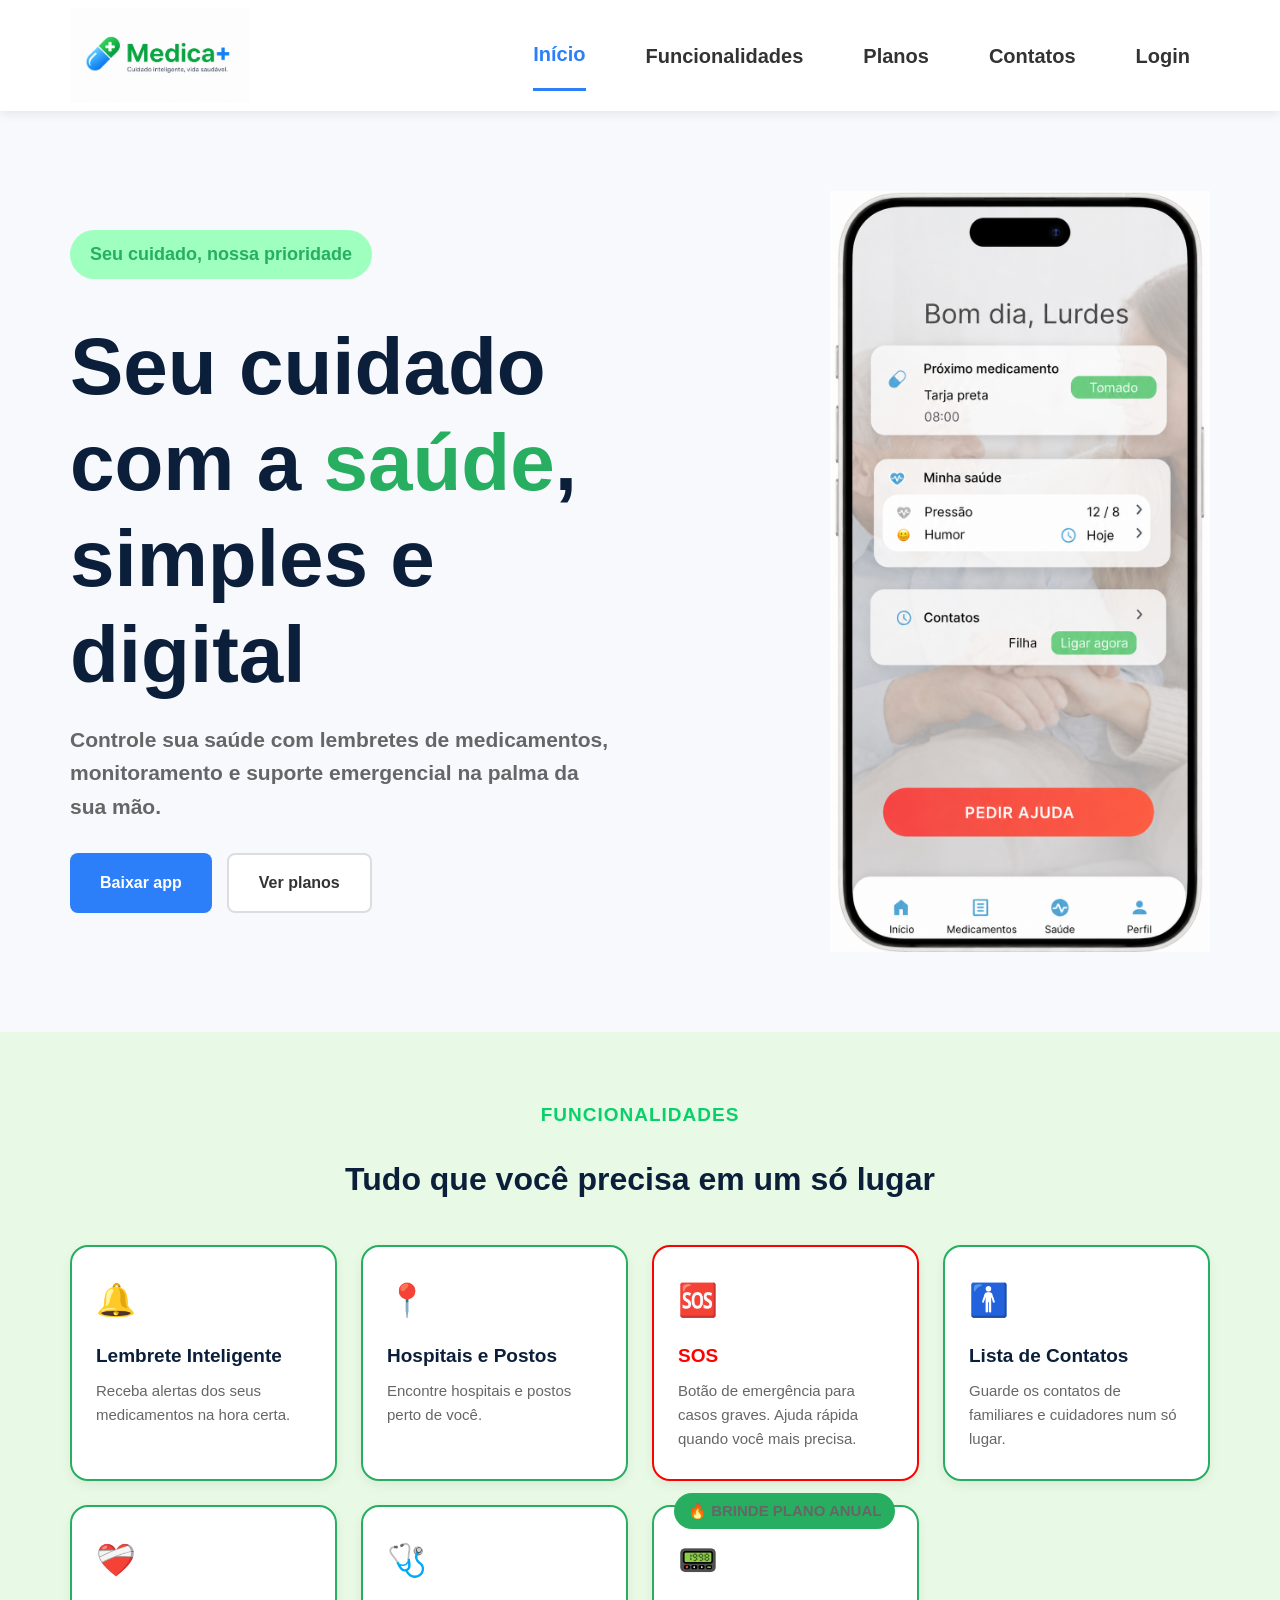
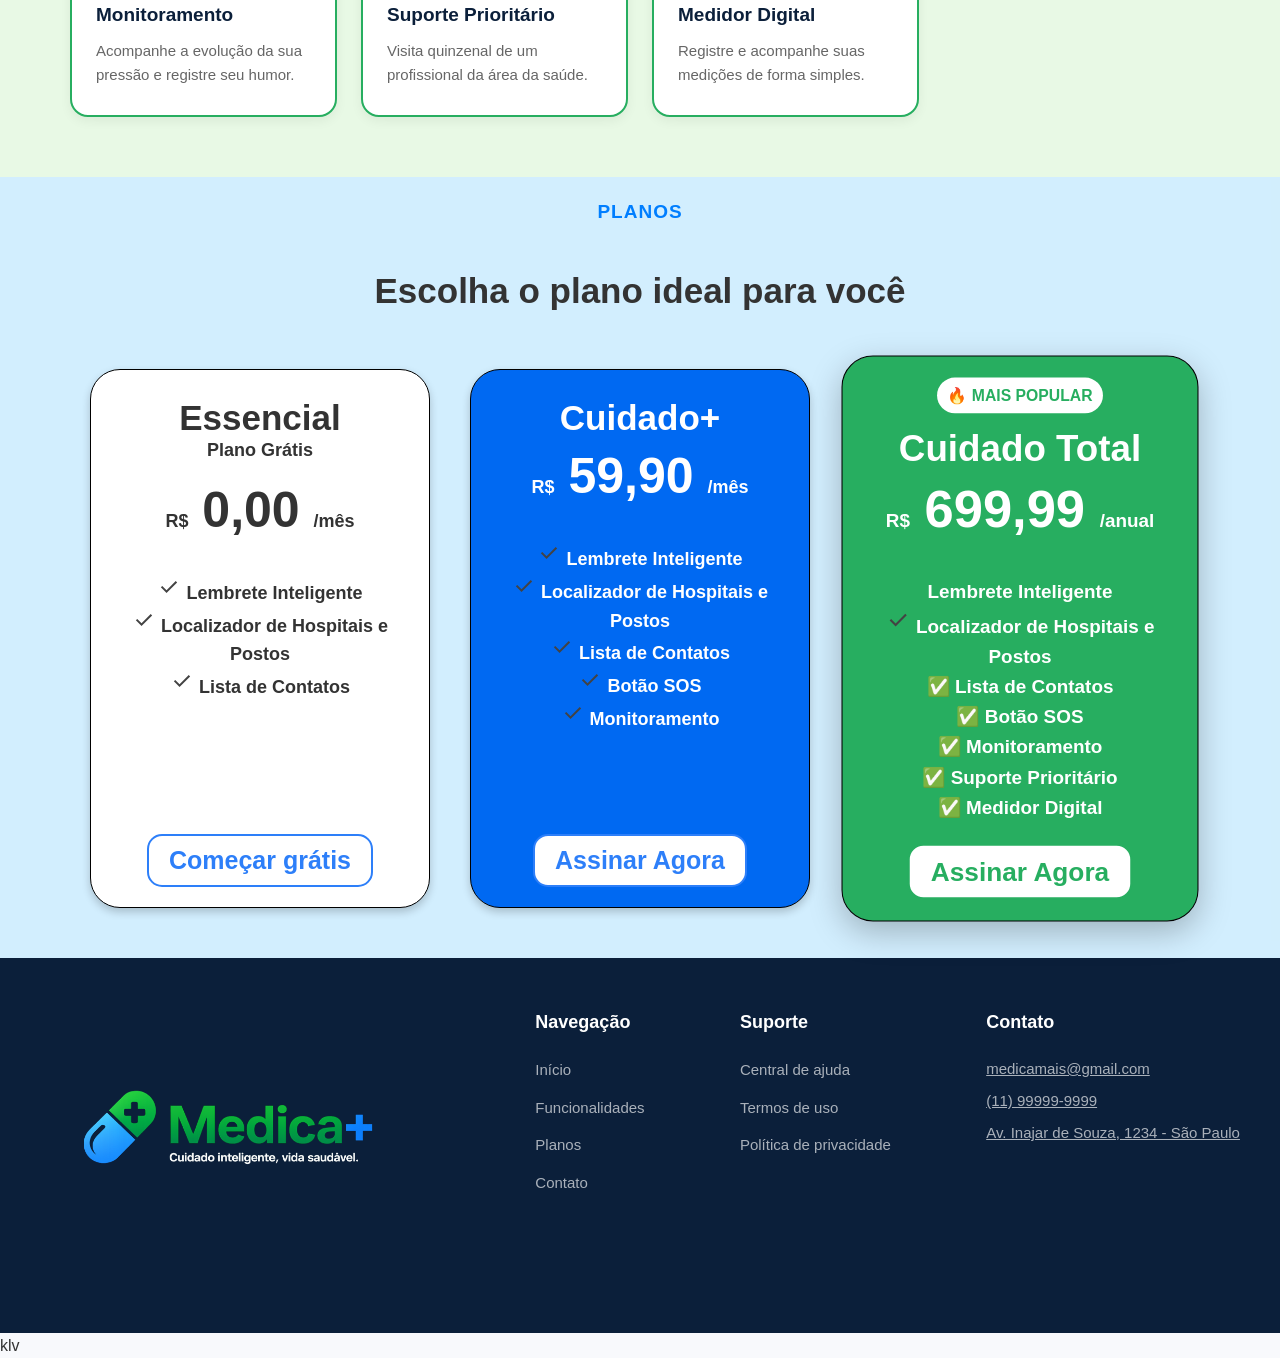
==== commit 254bdad6: "ajustes no css dos planos" ====
--- a/index.html
+++ b/index.html
@@ -120,39 +120,39 @@
             </header>
 
             <div class="card">
-
-                <div class="card-basic">
-                    <h3>Basic</h3>
+                 
+                <div class="card-essencial">
+                    <h3>Essencial</h3>
                     <p>Plano Grátis</p>
                     <p>R$<span> 0,00 </span>/mês</p>
                     <ul>
-                        <li>✅ Lembrete Inteligente</li>
-                        <li>✅ Localizador de Hospitais e Postos</li>
-                        <li>✅ Lista de Contatos</li>
+                        <li><img src="img/Check.svg" alt="check" class="Check-card-essencial" > Lembrete Inteligente</li>
+                        <li><img src="img/Check.svg" alt="check" class="Check-card-essencial"> Localizador de Hospitais e Postos</li>
+                        <li><img src="img/Check.svg" alt="check" class="Check-card-essencial"> Lista de Contatos</li>
                     </ul>
                     <button type="button">Começar grátis</button>
                 </div>
 
-                <div class="card-basic-mensal">
-                    <h3>Basic <span>+</span></h3>
+                <div class="card-cuidado">
+                    <h3>Cuidado+</span></h3>
                     <p>R$<span> 59,90 </span>/mês</p>
                     <ul>
-                        <li>✅ Lembrete Inteligente</li>
-                        <li>✅ Localizador de Hospitais e Postos</li>
-                        <li>✅ Lista de Contatos</li>
-                        <li>✅ Botão SOS</li>
-                        <li>✅ Monitoramento</li>
+                        <li><img src="img/Check.svg" alt="check" class="Check-card-cuidado"> Lembrete Inteligente</li>
+                        <li><img src="img/Check.svg" alt="check" class="Check-card-cuidado"> Localizador de Hospitais e Postos</li>
+                        <li><img src="img/Check.svg" alt="check" class="Check-card-cuidado"> Lista de Contatos</li>
+                        <li><img src="img/Check.svg" alt="check" class="Check-card-cuidado"> Botão SOS</li>
+                        <li><img src="img/Check.svg" alt="check" class="Check-card-cuidado"> Monitoramento</li>
                     </ul>
                     <button type="button">Assinar Agora</button>
                 </div>
 
-                <div class="card-basic-anual">
+                <div class="card-cuidado-total">
                     <p class="popular">🔥 MAIS POPULAR</p>
-                    <h3>Basic +</h3>
+                    <h3>Cuidado Total</h3>
                     <p>R$<span> 699,99 </span>/anual</p>
                     <ul>
-                        <li>✅ Lembrete Inteligente</li>
-                        <li>✅ Localizador de Hospitais e Postos</li>
+                        <li> Lembrete Inteligente</li>
+                        <li><img src="img/Check.svg" alt="check" class="Check-card-cuidado-total"> Localizador de Hospitais e Postos</li>
                         <li>✅ Lista de Contatos</li>
                         <li>✅ Botão SOS</li>
                         <li>✅ Monitoramento</li>
--- a/style.css
+++ b/style.css
@@ -380,9 +380,9 @@
     font-weight: bolder;
 }
 
-.planos .card .card-basic,
-.planos .card .card-basic-mensal,
-.planos .card .card-basic-anual {
+.planos .card .card-essencial,
+.planos .card .card-cuidado,
+.planos .card .card-cuidado-total {
     display: flex;
     flex-direction: column;
     text-align: center;
@@ -392,20 +392,29 @@
     box-shadow: 0 4px 8px rgba(0, 0, 0, 0.2);
     flex: 1 1 280px;
     max-width: 340px;
-}
-
-.planos .card .card-basic {
+    text-shadow:
+        -1px -1px 50 black,
+         1px -1px 0 black,
+        -1px  1px 0 black,
+         1px  1px 0 black;
+}
+
+.planos .card .card-essencial {
     background-color: #ffffff;
 }
 
-.planos .card .card-basic-mensal {
+.planos .card .card-cuidado {
     background-color: #0069F2;
     color: white;
 }
 
-.planos .card .card-basic-anual {
+.planos .card .card-cuidado-total {
     background-color: #27AE60;
-    color: white;
+    color: rgb(255, 255, 255);
+      transform: scale(1.05);
+    box-shadow: 0 10px 30px rgba(0, 0, 0, 0.25);
+    z-index: 2;
+    
 }
 
 .planos .card h3 {
@@ -429,16 +438,17 @@
     font-size: 18px;
 }
 
-.planos .card .card-basic-mensal li,
-.planos .card .card-basic-anual li {
+.planos .card .card-essencial,
+.planos .card .card-cuidado,
+.planos .card .card-cuidado-total {
     text-shadow:
-        -1px -1px 0 black,
+        -1px -1px 50 black,
          1px -1px 0 black,
         -1px  1px 0 black,
          1px  1px 0 black;
 }
 
-.planos .card .card-basic-anual p.popular {
+.planos .card .card-cuidado-total p.popular {
     background-color: #ffffff;
     color: #27AE60;
     font-size: 15px;
@@ -463,12 +473,12 @@
     transition: transform .3s, border-color .3s;
 }
 
-.planos .card .card-basic-mensal button {
+.planos .card .card-cuidado button {
     border-color: #2d7ff9;
     color: #2d7ff9;
 }
 
-.planos .card .card-basic-anual button {
+.planos .card .card-cuidado-total button {
     border-color: #27AE60;
     color: #27AE60;
 }
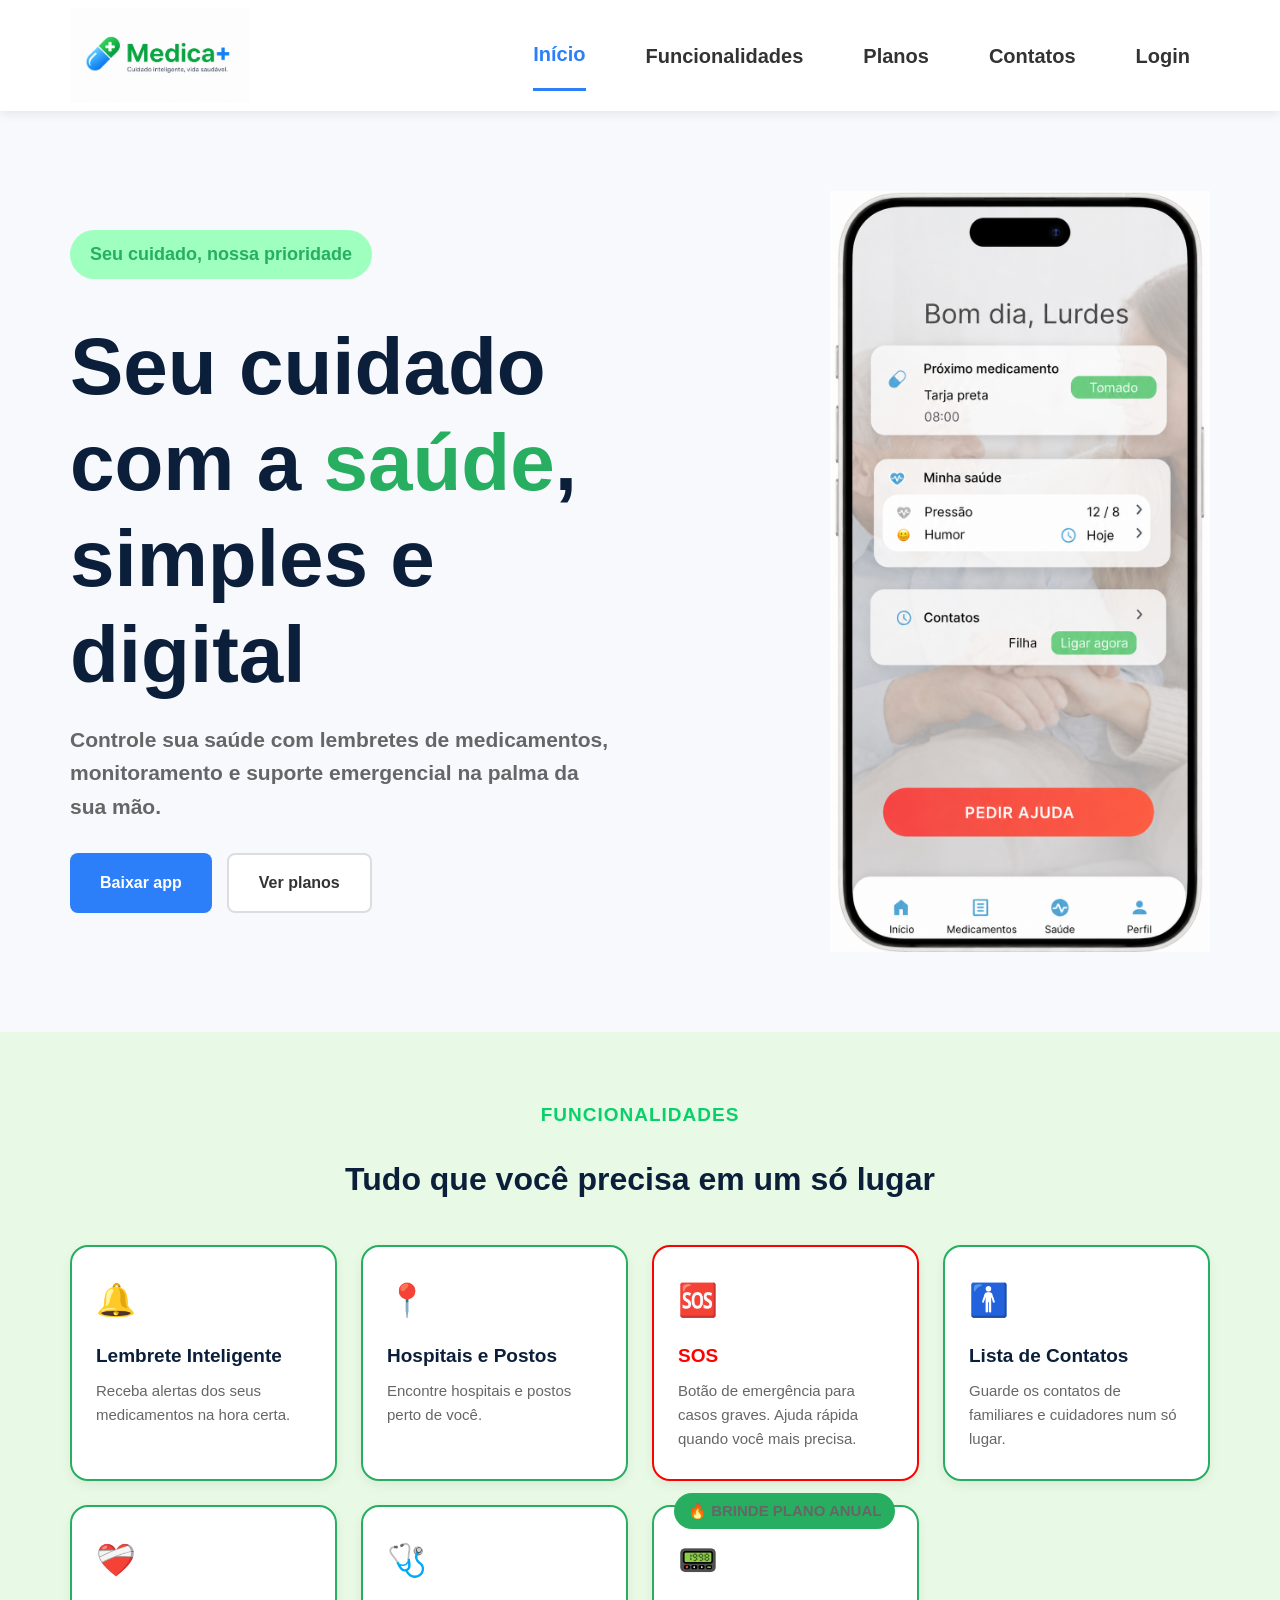
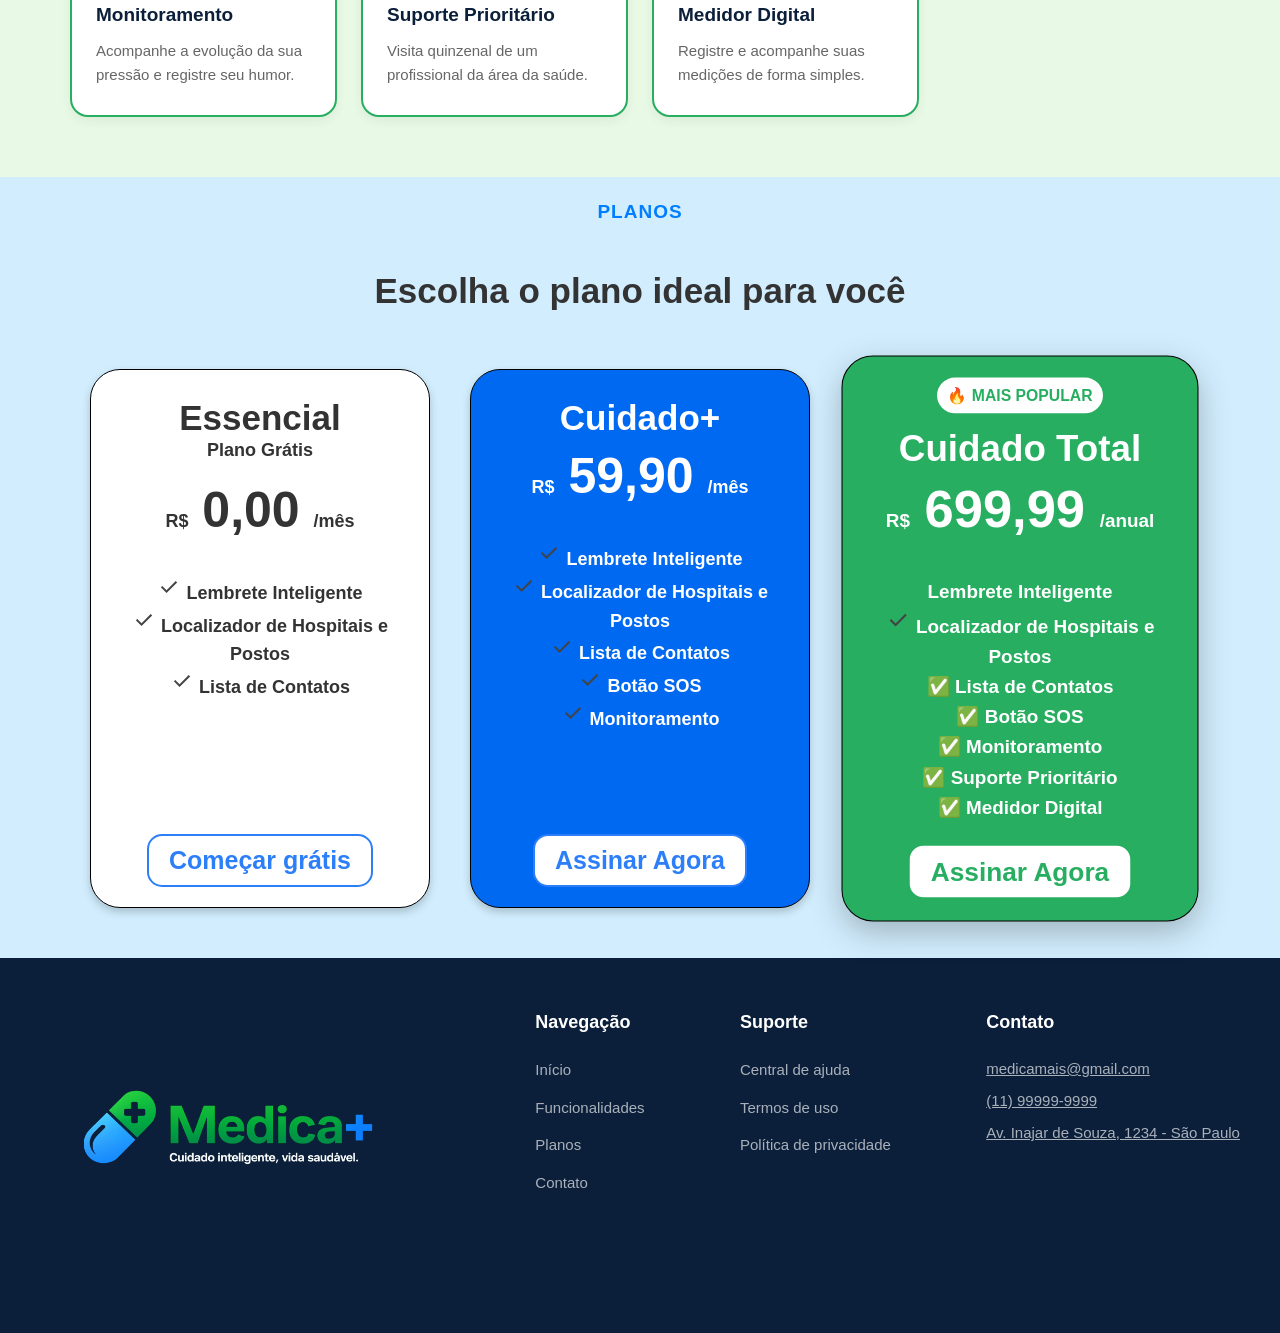
==== commit 63acb5b9: "Troca de login e responsividade" ====
--- a/index.html
+++ b/index.html
@@ -215,7 +215,6 @@
     </footer>
 
     <script src="script.js"></script>
-    klv
 
 </body>
 
--- a/style.css
+++ b/style.css
@@ -7,9 +7,11 @@
     scroll-padding-top: 90px;
 }
 
+/* clip no lugar de hidden: evita barra lateral sem quebrar o position: sticky do menu */
 body {
-    overflow-x: hidden;
-}
+    overflow-x: clip;
+}
+
 
 * {
     margin: 0;
@@ -1026,7 +1028,6 @@
 
 body.pagina-logado .boas-vindas{
     display: flex;
-    justify-content: space-between;
     align-items: flex-start;
     flex-wrap: wrap;
     gap: 20px;
@@ -1045,13 +1046,20 @@
     max-width: 500px;
 }
 
+body.pagina-logado .btns-conta {
+  display: flex;
+  gap: 12px;
+  margin-left: auto;
+}
+
+
 body.pagina-logado .Ver-perfil{
     background-color: #fff;
     border: 1px solid var(--cinza-borda);
     color: var(--cor-titulo);
     font-weight: bold;
     padding: 12px 22px;
-    border-radius: 30px;
+    border-radius: 25px;
     cursor: pointer;
     font-size: 17px;
     transition: 0.3s;
@@ -1062,6 +1070,24 @@
     background-color: var(--azul);
     color: #fff;
     border-color: var(--azul);
+}
+
+body.pagina-logado .Sair-conta{
+    background-color: #fff;
+    border: 1px solid var(--cinza-borda);
+    color: var(--cor-titulo);
+    font-weight: bold;
+    padding: 12px 12px;
+    border-radius: 25px;
+    cursor: pointer;
+    font-size: 17px;
+    transition: 0.3s;
+    white-space: nowrap;
+}
+
+body.pagina-logado .Sair-conta:hover{
+    background-color: rgba(255, 22, 22, 0.719);
+    color: white;
 }
 
 body.pagina-logado .cards{
@@ -1076,7 +1102,6 @@
     padding: 24px;
 }
 
-/* Os 3 cards do topo agora são clicáveis (JS leva até a seção completa) */
 body.pagina-logado [data-scroll-to]{
     cursor: pointer;
     transition: transform 0.2s, box-shadow 0.2s;
@@ -1213,7 +1238,7 @@
     width: 100%;
     background-color: #fff;
     border: none;
-    border-radius: 30px;
+    border-radius: 13px;
     padding: 12px 20px;
     font-size: 17px;
     font-weight: bold;
@@ -1235,7 +1260,7 @@
 
 body.pagina-logado .proxima-visita{
     background-color: #fff;
-    border-radius: 14px;
+    border-radius: 17px;
     padding: 16px;
     margin-top: 10px;
     font-size: 20px;
@@ -1292,7 +1317,7 @@
     row-gap: 6px;
     gap: 8px;
     background-color: #fff;
-    border-radius: 30px;
+    border-radius: 17px;
     padding: 10px 18px;
     font-size: 18px;
 }
@@ -1312,7 +1337,7 @@
 
 body.pagina-logado .filtro-info{
     background-color: #fff;
-    border-radius: 30px;
+    border-radius: 14px;
     padding: 10px 18px;
     font-size: 18px;
     color: var(--cor-texto);
@@ -1888,12 +1913,22 @@
     flex-wrap: wrap;
 }
 
+body.pagina-logado ul.humor-legenda li {
+  display: flex;
+  align-items: center; /* Alinha o texto e o ícone no centro vertical */
+  gap: 10px; /* Espaço entre o número, texto e ícone */
+  font-size: 1rem;
+  font-weight: 600;
+}
+
 body.pagina-logado .humor-legenda{
     list-style: none;
     border-left: 2px solid var(--cor-titulo);
     padding-left: 20px;
+    margin: 0px;
     display: flex;
     flex-direction: column;
+    gap: 12px;
     justify-content: space-between;
     min-width: 160px;
     font-weight: bold;
@@ -1908,12 +1943,24 @@
 
 body.pagina-logado .humor-principal{
     flex: 1;
-    min-width: 280px;
+    min-width: 0;
 }
 
 body.pagina-logado .humor-principal .filtros{
     justify-content: flex-start;
     margin-bottom: 20px;
+}
+
+body.pagina-logado .humor-legenda svg {
+    width: 50px;
+    height: 60px;
+    margin-left: auto;
+}
+
+body.pagina-logado .humor-timeline svg {
+    width: 70px;
+    height: 50px;
+    margin: 0 auto;
 }
 
 body.pagina-logado .humor-timeline{
@@ -2038,6 +2085,8 @@
     list-style: none !important;
 }
 
+
+
 /* ==========================================================
    RESPONSIVIDADE - menu mobile
    ========================================================== */
@@ -2059,6 +2108,7 @@
         width: 100%;
         background-color: #fff;
         flex-direction: column;
+        flex-wrap: nowrap;
         align-items: flex-start;
         gap: 0;
         max-height: 0;
@@ -2088,6 +2138,7 @@
 
     body.pagina-logado .humor-conteudo{
         flex-direction: column;
+        flex-wrap: nowrap;
     }
 }
 
@@ -2145,6 +2196,20 @@
         min-width: 130px;
     }
 
+    body.pagina-logado .legenda-item{
+        flex-direction: column;
+        text-align: center;
+    }
+
+    body.pagina-logado .legenda-item .faixa{
+        margin-left: 0;
+        white-space: normal;
+    }
+
+    body.pagina-logado .chart-card{
+        padding: 24px 16px;
+    }
+
     body.pagina-logado .filtro{
         flex-wrap: wrap;
         justify-content: center;
@@ -2162,6 +2227,10 @@
         max-width: 130px;
     }
 
+    body.pagina-logado .humor-principal{
+        padding: 24px 18px;
+    }
+
     body.pagina-logado .humor-legenda{
         min-width: 0;
         width: 100%;
@@ -2172,158 +2241,243 @@
     }
 }
 
-/* Login */
+/* Telas bem pequenas (320px): campos de data não cabem lado a lado */
+@media (max-width: 380px) {
+    body.pagina-logado .filtro{
+        flex-direction: column;
+        align-items: stretch;
+        width: 100%;
+    }
+
+    body.pagina-logado .filtro label,
+    body.pagina-logado .filtro > span{
+        text-align: center;
+    }
+
+    body.pagina-logado .filtro input[type="date"]{
+        width: 100%;
+        max-width: 100%;
+    }
+
+    body.pagina-logado .chart-card{
+        padding: 20px 12px;
+    }
+
+    body.pagina-logado .filtros{
+        flex-direction: column;
+        align-items: stretch;
+    }
+
+    body.pagina-logado .filtro,
+    body.pagina-logado .filtro-info,
+    body.pagina-logado .humor-timeline{
+        min-width: 0;
+        width: 100%;
+    }
+
+    body.pagina-logado .filtro-info{
+        text-align: center;
+    }
+}
+
+/* ==========================================================
+                       LOGIN (login.html)
+   ========================================================== */
 
 body.pagina-login{
-  margin: 0;
-  padding: 0;
-  height: 100%;
-  overflow: hidden;
-  font-family: Arial, sans-serif;
-}
- 
+  font-family: Arial, Helvetica, sans-serif;
+  background: linear-gradient(160deg, #eaf2ff 0%, #f8f9fc 55%, #eafaf0 100%);
+  min-height: 100vh;
+}
+
 body.pagina-login .hero{
   display: flex;
-  flex-direction: column;
   align-items: center;
-  justify-content: flex-start;
-  height: 100vh;
-  padding-top: 30px;
-  box-sizing: border-box;
+  justify-content: center;
+  min-height: 100vh;
+  padding: 40px 20px;
   position: relative;
 }
- 
+
 body.pagina-login .hero .X{
   position: absolute;
-  top: 20px;
-  right: 25px;
-  font-size: 35px;
+  top: 18px;
+  right: 24px;
+  width: 42px;
+  height: 42px;
+  display: flex;
+  align-items: center;
+  justify-content: center;
+  border-radius: 50%;
+  background-color: #fff;
+  box-shadow: 0 2px 8px rgba(10, 26, 60, 0.12);
+  font-size: 26px;
+  line-height: 1;
   color: #0a1a3c;
   text-decoration: none;
-  font-weight: bold;
-}
- 
+  transition: .2s;
+}
+
 body.pagina-login .hero .X:hover{
-  color: #555;
-}
- 
+  background-color: #0a1a3c;
+  color: #fff;
+}
+
+body.pagina-login .login-card{
+  width: 100%;
+  max-width: 440px;
+  background-color: #fff;
+  border: 1px solid #e6ebf5;
+  border-radius: 18px;
+  padding: 40px 36px 32px;
+  box-shadow: 0 18px 45px rgba(10, 26, 60, 0.10);
+  text-align: center;
+}
+
+body.pagina-login .login-card img{
+  width: 190px;
+  height: auto;
+  margin-bottom: 18px;
+}
+
 body.pagina-login .hero h1{
   color: #0a1a3c;
-  font-size: 60px;
-  margin: 0 0 10px 0;
-}
- 
-body.pagina-login .hero img{
-  width: 300px;
-  margin-bottom: 20px;
-}
- 
+  font-size: 28px;
+  margin-bottom: 6px;
+}
+
+body.pagina-login .login-subtitulo{
+  color: #5b6579;
+  font-size: 15px;
+  margin-bottom: 26px;
+}
+
 body.pagina-login .login-form{
   display: flex;
   flex-direction: column;
-  gap: 20px;
-  width: 92%;
-  max-width: 500px;
-  margin-top: 10px;
-}
- 
+  gap: 16px;
+  text-align: left;
+}
+
+body.pagina-login .campo-login label{
+  display: block;
+  font-size: 14px;
+  font-weight: bold;
+  color: #0a1a3c;
+  margin-bottom: 6px;
+}
+
 body.pagina-login input[type="email"],
 body.pagina-login .senha-container input{
   width: 100%;
-  box-sizing: border-box;
-  padding: 15px;
-  border: 1px solid #ccc;
-  border-radius: 8px;
-  font-size: 18px;
+  padding: 13px 15px;
+  border: 1px solid #d8dfea;
+  border-radius: 10px;
+  font-size: 16px;
+  background-color: #fbfcfe;
   outline: none;
-}
- 
+  transition: .2s;
+}
+
 body.pagina-login input[type="email"]:focus,
 body.pagina-login .senha-container input:focus{
   border-color: #1a6fee;
-  box-shadow: 0 0 0 2px rgba(26, 111, 238, 0.2);
-}
- 
+  background-color: #fff;
+  box-shadow: 0 0 0 3px rgba(26, 111, 238, 0.15);
+}
+
 body.pagina-login .senha-container{
   position: relative;
-  width: 100%;
-}
- 
+}
+
 body.pagina-login .senha-container input{
-  padding-right: 45px;
-}
- 
+  padding-right: 46px;
+}
+
 body.pagina-login .olho{
   position: absolute;
-  right: 15px;
+  right: 12px;
   top: 50%;
   transform: translateY(-50%);
   background: none;
   border: none;
   cursor: pointer;
-  font-size: 21px;
-}
- 
+  font-size: 18px;
+}
+
 body.pagina-login .linha-opcoes{
   display: flex;
   justify-content: space-between;
   align-items: center;
-  width: 100%;
-  font-size: 17px;
-  color: #333;
-}
- 
+  gap: 12px;
+  font-size: 14px;
+  color: #5b6579;
+}
+
 body.pagina-login .linha-opcoes label{
   display: flex;
   align-items: center;
   gap: 6px;
   cursor: pointer;
 }
- 
+
 body.pagina-login .esqueceu{
-  color: #000;
+  color: #1a6fee;
   text-decoration: none;
-}
- 
+  font-weight: bold;
+}
+
 body.pagina-login .esqueceu:hover{
-  color: #1a6fee;
   text-decoration: underline;
 }
- 
+
 body.pagina-login .btn-login{
-  width: 85%;
-  align-self: center;
-  margin-top: 40px;
+  width: 100%;
+  margin-top: 6px;
   background-color: #1a6fee;
-  color: white;
+  color: #fff;
   border: none;
-  padding: 15px;
-  border-radius: 8px;
-  font-size: 20px;
+  padding: 14px;
+  border-radius: 10px;
+  font-size: 17px;
+  font-weight: bold;
   cursor: pointer;
-  transition: background-color 0.2s ease;
-}
- 
+  transition: .2s;
+}
+
 body.pagina-login .btn-login:hover{
   background-color: #145bc7;
-}
- 
+  box-shadow: 0 8px 18px rgba(26, 111, 238, 0.28);
+}
+
 body.pagina-login .cadastro{
-  margin-top: auto;
-  margin-bottom: 62px;
-  font-size: 19px;
-  color: #333;
-  text-align: center;
-}
- 
+  margin-top: 24px;
+  padding-top: 20px;
+  border-top: 1px solid #eef1f6;
+  font-size: 15px;
+  color: #5b6579;
+}
+
 body.pagina-login .cadastro strong{
+  color: #1a6fee;
   cursor: pointer;
 }
- 
+
 body.pagina-login .cadastro strong:hover{
   text-decoration: underline;
 }
- 
+
+@media (max-width: 480px){
+  body.pagina-login .login-card{
+    padding: 32px 22px 26px;
+    border-radius: 14px;
+  }
+
+  body.pagina-login .hero h1{
+    font-size: 24px;
+  }
+}
+
 body.pagina-login .overlay{
   display: none;
   position: fixed;
@@ -2498,3 +2652,69 @@
         overflow-y: auto;
     }
 }
+/* =========================================================
+   MENU EM TABLET
+   A partir de 1024px o menu completo nao cabe ao lado da
+   logo, entao ja troca pelo hamburguer (home e area logada).
+   ========================================================= */
+
+@media (max-width: 1024px) {
+
+    nav img,
+    body.pagina-logado nav img {
+        width: 150px;
+    }
+
+    .nav-container,
+    body.pagina-logado .nav-container {
+        padding: 12px 20px;
+        position: relative;
+    }
+
+    .menu-toggle,
+    body.pagina-logado .menu-toggle {
+        display: flex;
+    }
+
+    nav ul,
+    body.pagina-logado nav ul {
+        position: absolute;
+        top: 100%;
+        left: 0;
+        width: 100%;
+        background-color: #fff;
+        flex-direction: column;
+        flex-wrap: nowrap;
+        align-items: flex-start;
+        gap: 0;
+        padding: 0;
+        max-height: 0;
+        overflow: hidden;
+        transition: max-height .3s ease;
+        box-shadow: 0 8px 10px rgba(0, 0, 0, 0.08);
+    }
+
+    nav ul.aberto,
+    body.pagina-logado nav ul.aberto {
+        max-height: 420px;
+    }
+
+    nav li,
+    body.pagina-logado nav li {
+        margin: 0;
+        width: 100%;
+        border-top: 1px solid #eef1f6;
+    }
+
+    nav a,
+    body.pagina-logado nav a {
+        padding: 16px 20px;
+        width: 100%;
+    }
+
+    nav a[aria-current="page"],
+    body.pagina-logado nav a.ativo {
+        border-bottom: none;
+        background-color: #f2f7ff;
+    }
+}
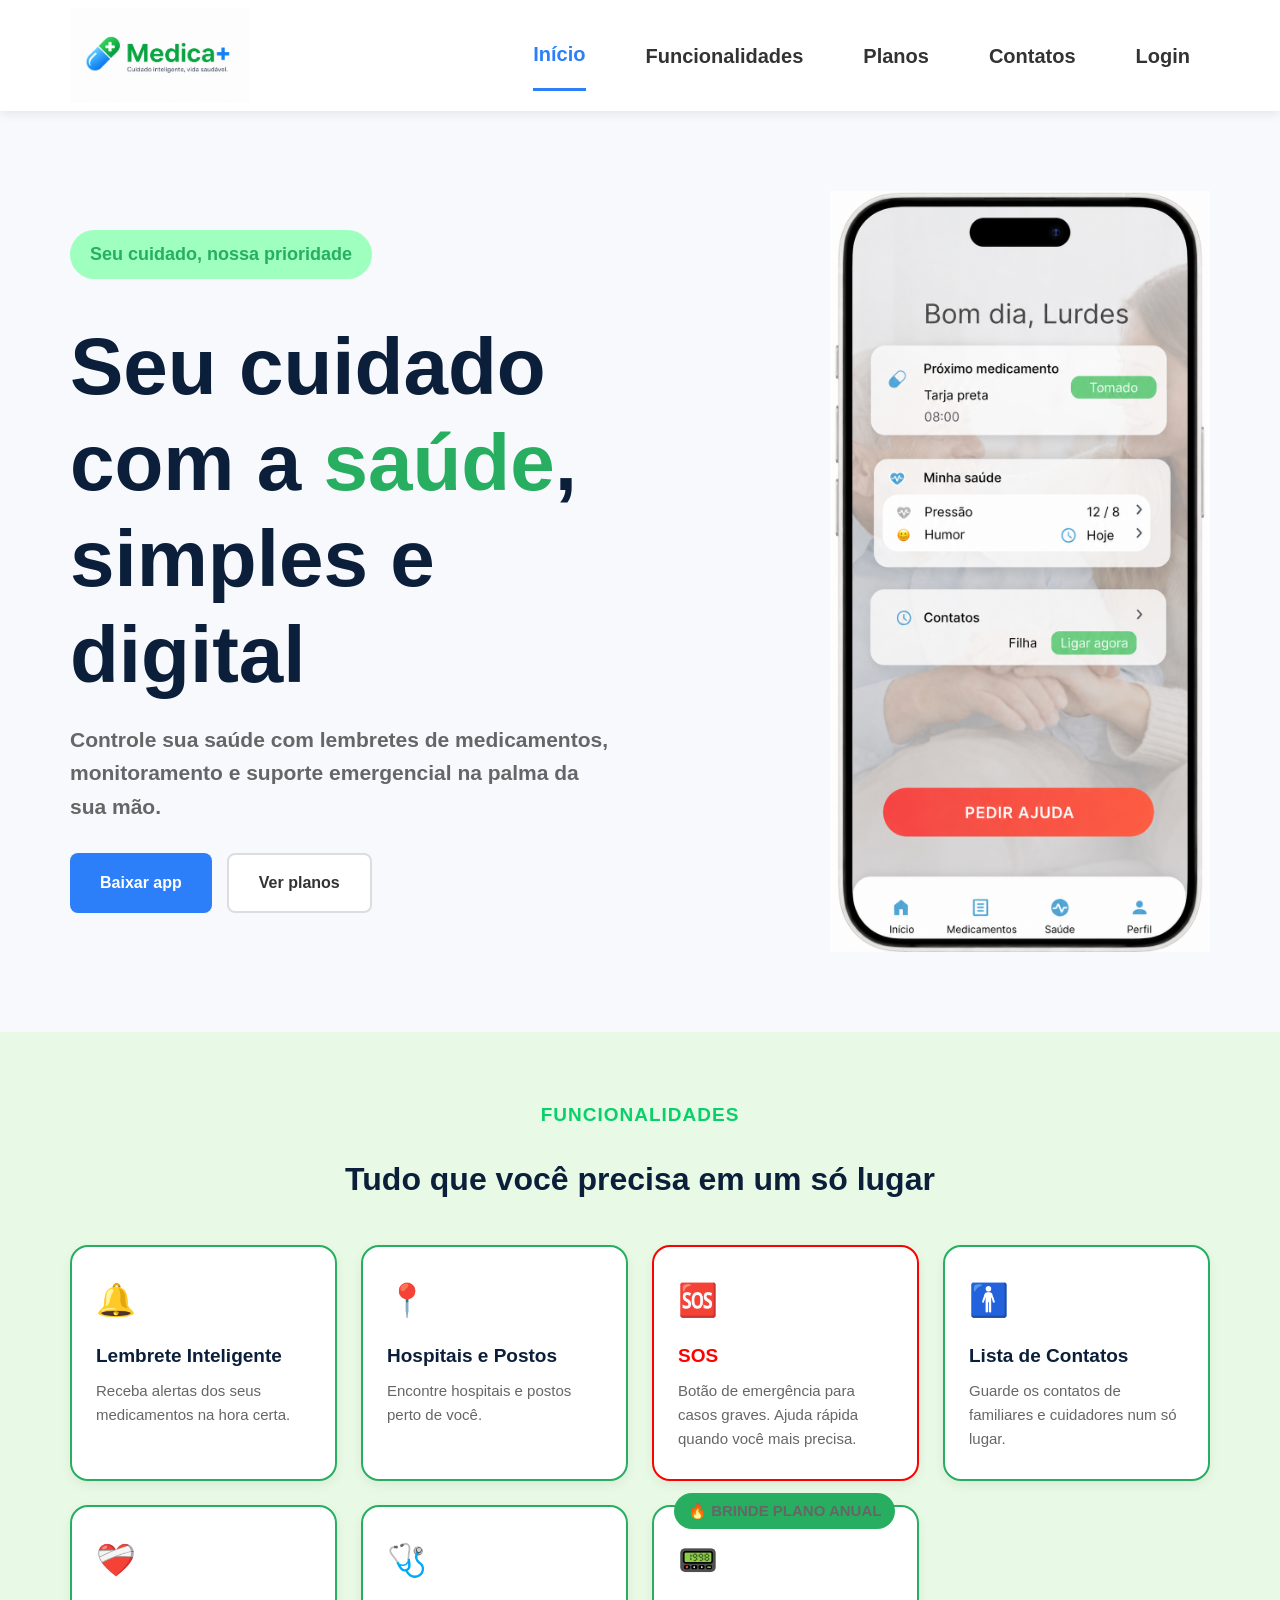
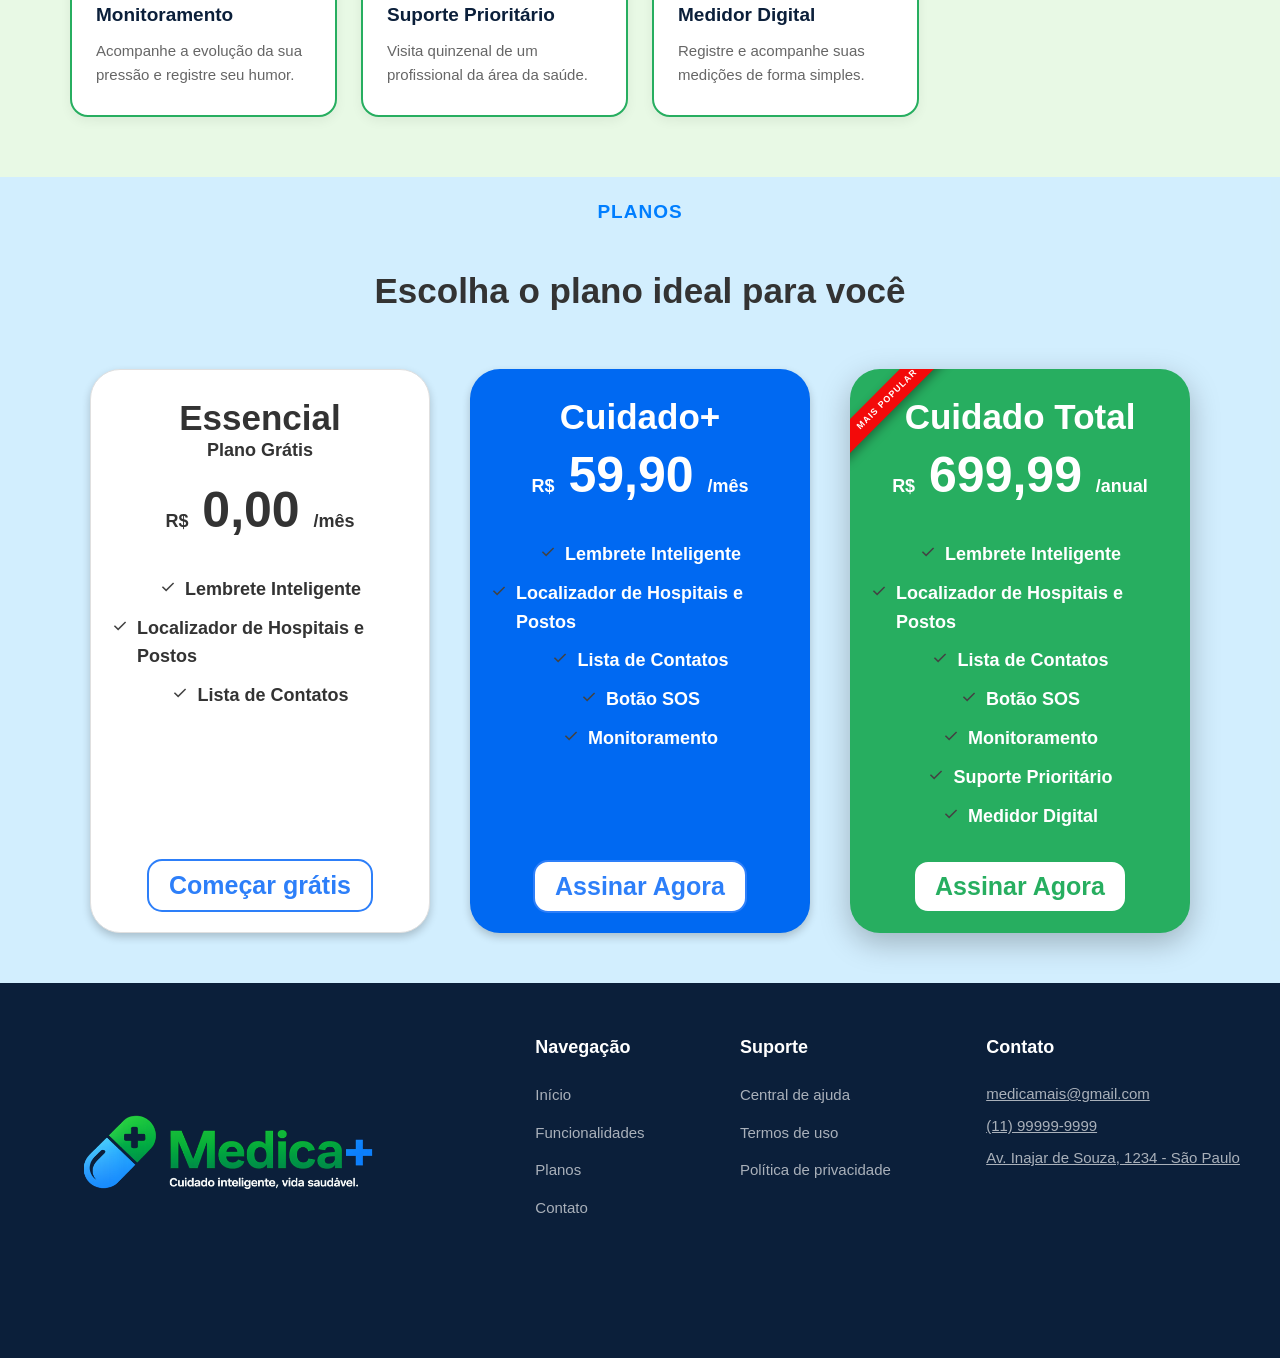
==== commit bf33db32: "Correção cards" ====
--- a/index.html
+++ b/index.html
@@ -112,59 +112,59 @@
 
         </section>
 
-        <section class="planos" id="planos">
-
-            <header>
-                <p>PLANOS</p>
-                <h2>Escolha o plano ideal para você</h2>
-            </header>
-
-            <div class="card">
-                 
-                <div class="card-essencial">
-                    <h3>Essencial</h3>
-                    <p>Plano Grátis</p>
-                    <p>R$<span> 0,00 </span>/mês</p>
-                    <ul>
-                        <li><img src="img/Check.svg" alt="check" class="Check-card-essencial" > Lembrete Inteligente</li>
-                        <li><img src="img/Check.svg" alt="check" class="Check-card-essencial"> Localizador de Hospitais e Postos</li>
-                        <li><img src="img/Check.svg" alt="check" class="Check-card-essencial"> Lista de Contatos</li>
-                    </ul>
-                    <button type="button">Começar grátis</button>
-                </div>
-
-                <div class="card-cuidado">
-                    <h3>Cuidado+</span></h3>
-                    <p>R$<span> 59,90 </span>/mês</p>
-                    <ul>
-                        <li><img src="img/Check.svg" alt="check" class="Check-card-cuidado"> Lembrete Inteligente</li>
-                        <li><img src="img/Check.svg" alt="check" class="Check-card-cuidado"> Localizador de Hospitais e Postos</li>
-                        <li><img src="img/Check.svg" alt="check" class="Check-card-cuidado"> Lista de Contatos</li>
-                        <li><img src="img/Check.svg" alt="check" class="Check-card-cuidado"> Botão SOS</li>
-                        <li><img src="img/Check.svg" alt="check" class="Check-card-cuidado"> Monitoramento</li>
-                    </ul>
-                    <button type="button">Assinar Agora</button>
-                </div>
-
-                <div class="card-cuidado-total">
-                    <p class="popular">🔥 MAIS POPULAR</p>
-                    <h3>Cuidado Total</h3>
-                    <p>R$<span> 699,99 </span>/anual</p>
-                    <ul>
-                        <li> Lembrete Inteligente</li>
-                        <li><img src="img/Check.svg" alt="check" class="Check-card-cuidado-total"> Localizador de Hospitais e Postos</li>
-                        <li>✅ Lista de Contatos</li>
-                        <li>✅ Botão SOS</li>
-                        <li>✅ Monitoramento</li>
-                        <li>✅ Suporte Prioritário</li>
-                        <li>✅ Medidor Digital</li>
-                    </ul>
-                    <button type="button">Assinar Agora</button>
-                </div>
-
-            </div>
-
-        </section>
+       <section class="planos" id="planos">
+
+    <header>
+        <p>PLANOS</p>
+        <h2>Escolha o plano ideal para você</h2>
+    </header>
+
+    <div class="card">
+
+        <div class="card-essencial">
+            <h3>Essencial</h3>
+            <p>Plano Grátis</p>
+            <p>R$<span class="preco"> 0,00 </span>/mês</p>
+            <ul>
+                <li><img src="img/Check.svg" alt="check" class="Check-card-essencial"><span>Lembrete Inteligente</span></li>
+                <li><img src="img/Check.svg" alt="check" class="Check-card-essencial"><span>Localizador de Hospitais e Postos</span></li>
+                <li><img src="img/Check.svg" alt="check" class="Check-card-essencial"><span>Lista de Contatos</span></li>
+            </ul>
+            <button type="button">Começar grátis</button>
+        </div>
+
+        <div class="card-cuidado">
+            <h3>Cuidado+</h3>
+            <p>R$<span class="preco"> 59,90 </span>/mês</p>
+            <ul>
+                <li><img src="img/Check.svg" alt="check" class="Check-card-cuidado"><span>Lembrete Inteligente</span></li>
+                <li><img src="img/Check.svg" alt="check" class="Check-card-cuidado"><span>Localizador de Hospitais e Postos</span></li>
+                <li><img src="img/Check.svg" alt="check" class="Check-card-cuidado"><span>Lista de Contatos</span></li>
+                <li><img src="img/Check.svg" alt="check" class="Check-card-cuidado"><span>Botão SOS</span></li>
+                <li><img src="img/Check.svg" alt="check" class="Check-card-cuidado"><span>Monitoramento</span></li>
+            </ul>
+            <button type="button">Assinar Agora</button>
+        </div>
+
+        <div class="card-cuidado-total">
+            <div class="ribbon">MAIS POPULAR</div>
+            <h3>Cuidado Total</h3>
+            <p>R$<span class="preco"> 699,99 </span>/anual</p>
+            <ul>
+                <li><img src="img/Check.svg" alt="check" class="Check-card-cuidado-total"><span>Lembrete Inteligente</span></li>
+                <li><img src="img/Check.svg" alt="check" class="Check-card-cuidado-total"><span>Localizador de Hospitais e Postos</span></li>
+                <li><img src="img/Check.svg" alt="check" class="Check-card-cuidado-total"><span>Lista de Contatos</span></li>
+                <li><img src="img/Check.svg" alt="check" class="Check-card-cuidado-total"><span>Botão SOS</span></li>
+                <li><img src="img/Check.svg" alt="check" class="Check-card-cuidado-total"><span>Monitoramento</span></li>
+                <li><img src="img/Check.svg" alt="check" class="Check-card-cuidado-total"><span>Suporte Prioritário</span></li>
+                <li><img src="img/Check.svg" alt="check" class="Check-card-cuidado-total"><span>Medidor Digital</span></li>
+            </ul>
+            <button type="button">Assinar Agora</button>
+        </div>
+
+    </div>
+
+</section>
 
     </main>
 
--- a/style.css
+++ b/style.css
@@ -390,19 +390,15 @@
     text-align: center;
     padding: 20px;
     border-radius: 30px;
-    border: 1px solid black;
     box-shadow: 0 4px 8px rgba(0, 0, 0, 0.2);
     flex: 1 1 280px;
     max-width: 340px;
-    text-shadow:
-        -1px -1px 50 black,
-         1px -1px 0 black,
-        -1px  1px 0 black,
-         1px  1px 0 black;
+    transition: transform .3s ease;
 }
 
 .planos .card .card-essencial {
     background-color: #ffffff;
+    border: 1px solid #e0e0e0;
 }
 
 .planos .card .card-cuidado {
@@ -413,10 +409,33 @@
 .planos .card .card-cuidado-total {
     background-color: #27AE60;
     color: rgb(255, 255, 255);
-      transform: scale(1.05);
     box-shadow: 0 10px 30px rgba(0, 0, 0, 0.25);
     z-index: 2;
-    
+    position: relative;
+    overflow: hidden;
+}
+
+.planos .card .ribbon {
+    position: absolute;
+    top: 18px;
+    left: -38px;
+    width: 150px;
+    background-color: #f30a0a;
+    color: #ffffff;
+    font-size: 9px;
+    font-weight: bold;
+    text-align: center;
+    padding: 5px 0;
+    text-transform: uppercase;
+    letter-spacing: 1px;
+    transform: rotate(-45deg);
+    box-shadow: 0 4px 10px rgba(0, 0, 0, 0.35);
+    animation: pulse-ribbon 2s ease-in-out infinite;
+}
+
+@keyframes pulse-ribbon {
+    0%, 100% { transform: rotate(-45deg) scale(1); }
+    50% { transform: rotate(-45deg) scale(1.08); }
 }
 
 .planos .card h3 {
@@ -425,7 +444,7 @@
     font-weight: bold;
 }
 
-.planos .card span {
+.planos .card span.preco {
     font-size: 50px;
     font-weight: bold;
 }
@@ -440,14 +459,20 @@
     font-size: 18px;
 }
 
-.planos .card .card-essencial,
-.planos .card .card-cuidado,
-.planos .card .card-cuidado-total {
-    text-shadow:
-        -1px -1px 50 black,
-         1px -1px 0 black,
-        -1px  1px 0 black,
-         1px  1px 0 black;
+.planos .card ul li {
+    display: flex;
+    align-items: flex-start;
+    justify-content: center;
+    text-align: left;
+    gap: 8px;
+    margin-bottom: 10px;
+}
+
+.planos .card ul li img {
+    width: 18px;
+    height: 18px;
+    flex-shrink: 0;
+    margin-top: 3px;
 }
 
 .planos .card .card-cuidado-total p.popular {
@@ -568,6 +593,12 @@
 
 /* Tablet: hero e planos empilham, mas o menu ainda cabe */
 @media (max-width: 920px) {
+
+      .planos .card .card-essencial,
+    .planos .card .card-cuidado,
+    .planos .card .card-cuidado-total {
+    flex: 1 1 auto;
+}
     .hero {
         flex-direction: column;
         text-align: center;
@@ -588,10 +619,22 @@
 
     .planos .card {
         padding: 30px 20px;
+        flex-direction: column;
+        align-items: center;
+        flex-wrap: nowrap;
     }
 }
 
 @media (max-width: 768px) {
+    .planos .card .card-essencial,
+    .planos .card .card-cuidado,
+    .planos .card .card-cuidado-total {
+        max-width: 100%;
+        width: 100%;
+        flex-shrink: 0;
+        flex: 1 1 auto;
+    }
+
     .nav-container {
         padding: 14px 20px;
         position: relative;
@@ -641,15 +684,11 @@
     .planos .card {
         flex-direction: column;
         align-items: center;
-    }
-
-    .planos .card > div {
-        max-width: 100%;
-        width: 100%;
-    }
-
+        flex-wrap: nowrap;
+    }
+}
    
-}
+
 
 /* Celular pequeno */
 @media (max-width: 320px) {
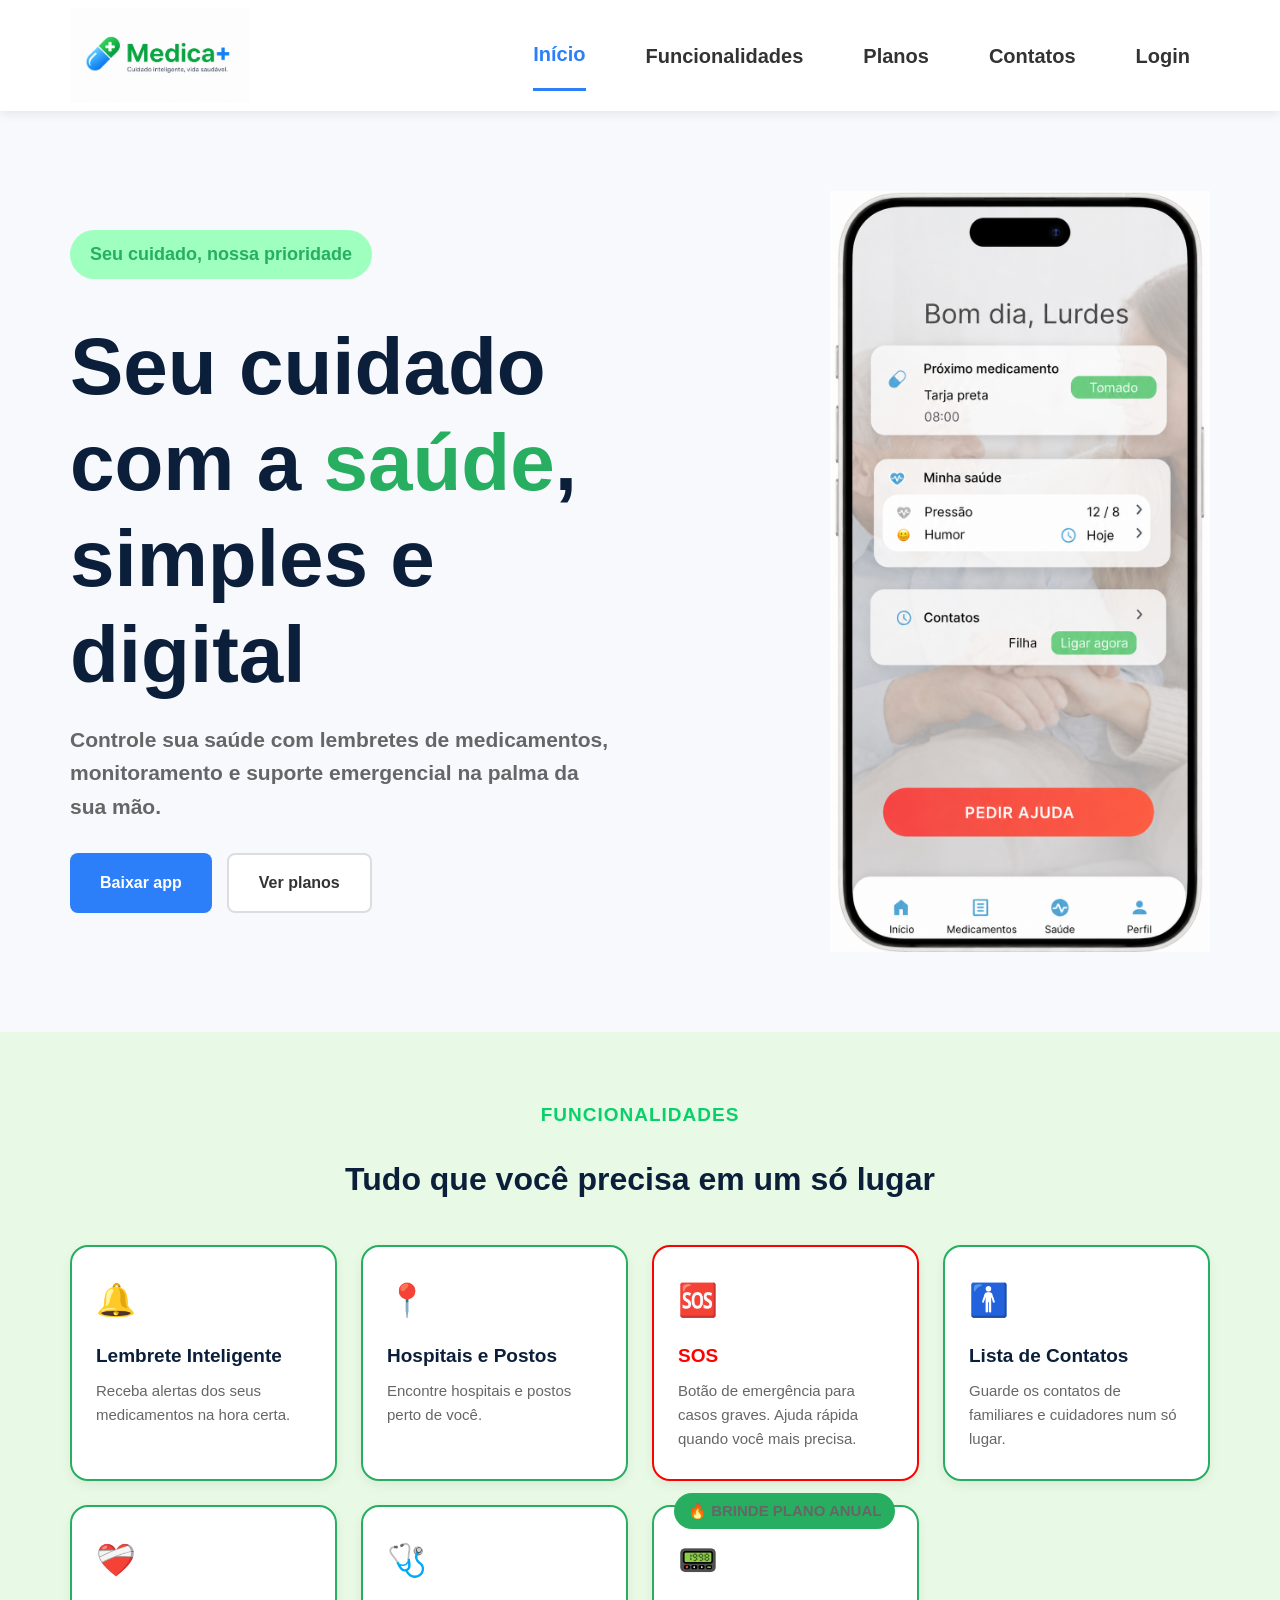
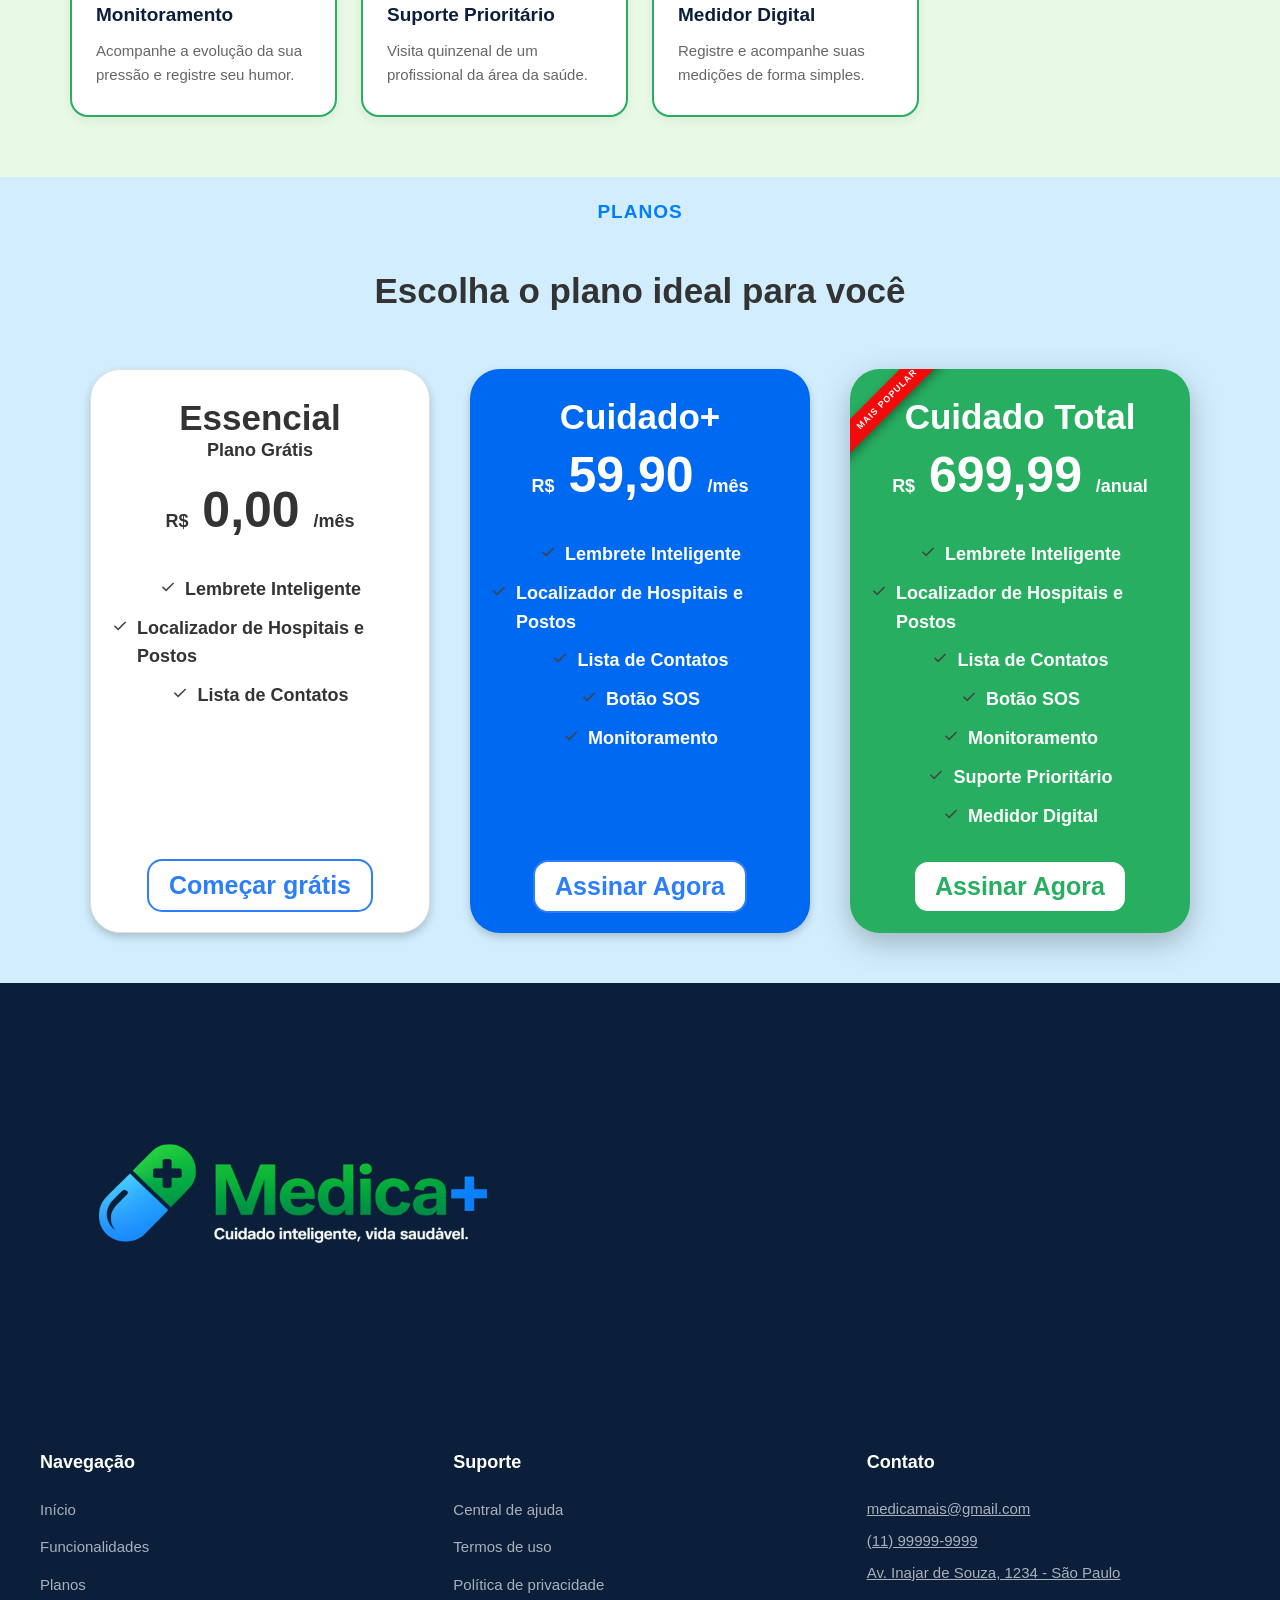
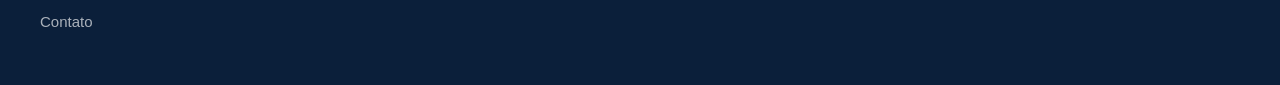
==== commit 3b4272bb: "fix: Atualizações de nomes e formatação de codigo" ====
--- a/index.html
+++ b/index.html
@@ -4,7 +4,7 @@
 <head>
     <meta charset="UTF-8">
     <meta name="viewport" content="width=device-width, initial-scale=1.0">
-    <title>Medica+ - Home</title>
+    <title>Medica+</title>
     <link rel="stylesheet" href="style.css">
 </head>
 
@@ -47,7 +47,7 @@
                 </p>
 
                 <div class="hero-buttons">
-                    <button type="button" class="Baixa-app">  Baixar app</button>
+                    <button type="button" class="Baixa-app"> Baixar app</button>
                     <a href="#planos" class="Ver-planos"> Ver planos</a>
                 </div>
             </div>
@@ -112,59 +112,73 @@
 
         </section>
 
-       <section class="planos" id="planos">
-
-    <header>
-        <p>PLANOS</p>
-        <h2>Escolha o plano ideal para você</h2>
-    </header>
-
-    <div class="card">
-
-        <div class="card-essencial">
-            <h3>Essencial</h3>
-            <p>Plano Grátis</p>
-            <p>R$<span class="preco"> 0,00 </span>/mês</p>
-            <ul>
-                <li><img src="img/Check.svg" alt="check" class="Check-card-essencial"><span>Lembrete Inteligente</span></li>
-                <li><img src="img/Check.svg" alt="check" class="Check-card-essencial"><span>Localizador de Hospitais e Postos</span></li>
-                <li><img src="img/Check.svg" alt="check" class="Check-card-essencial"><span>Lista de Contatos</span></li>
-            </ul>
-            <button type="button">Começar grátis</button>
-        </div>
-
-        <div class="card-cuidado">
-            <h3>Cuidado+</h3>
-            <p>R$<span class="preco"> 59,90 </span>/mês</p>
-            <ul>
-                <li><img src="img/Check.svg" alt="check" class="Check-card-cuidado"><span>Lembrete Inteligente</span></li>
-                <li><img src="img/Check.svg" alt="check" class="Check-card-cuidado"><span>Localizador de Hospitais e Postos</span></li>
-                <li><img src="img/Check.svg" alt="check" class="Check-card-cuidado"><span>Lista de Contatos</span></li>
-                <li><img src="img/Check.svg" alt="check" class="Check-card-cuidado"><span>Botão SOS</span></li>
-                <li><img src="img/Check.svg" alt="check" class="Check-card-cuidado"><span>Monitoramento</span></li>
-            </ul>
-            <button type="button">Assinar Agora</button>
-        </div>
-
-        <div class="card-cuidado-total">
-            <div class="ribbon">MAIS POPULAR</div>
-            <h3>Cuidado Total</h3>
-            <p>R$<span class="preco"> 699,99 </span>/anual</p>
-            <ul>
-                <li><img src="img/Check.svg" alt="check" class="Check-card-cuidado-total"><span>Lembrete Inteligente</span></li>
-                <li><img src="img/Check.svg" alt="check" class="Check-card-cuidado-total"><span>Localizador de Hospitais e Postos</span></li>
-                <li><img src="img/Check.svg" alt="check" class="Check-card-cuidado-total"><span>Lista de Contatos</span></li>
-                <li><img src="img/Check.svg" alt="check" class="Check-card-cuidado-total"><span>Botão SOS</span></li>
-                <li><img src="img/Check.svg" alt="check" class="Check-card-cuidado-total"><span>Monitoramento</span></li>
-                <li><img src="img/Check.svg" alt="check" class="Check-card-cuidado-total"><span>Suporte Prioritário</span></li>
-                <li><img src="img/Check.svg" alt="check" class="Check-card-cuidado-total"><span>Medidor Digital</span></li>
-            </ul>
-            <button type="button">Assinar Agora</button>
-        </div>
-
-    </div>
-
-</section>
+        <section class="planos" id="planos">
+
+            <header>
+                <p>PLANOS</p>
+                <h2>Escolha o plano ideal para você</h2>
+            </header>
+
+            <div class="card">
+
+                <div class="card-essencial">
+                    <h3>Essencial</h3>
+                    <p>Plano Grátis</p>
+                    <p>R$<span class="preco"> 0,00 </span>/mês</p>
+                    <ul>
+                        <li><img src="img/Check.svg" alt="check" class="Check-card-essencial"><span>Lembrete
+                                Inteligente</span></li>
+                        <li><img src="img/Check.svg" alt="check" class="Check-card-essencial"><span>Localizador de
+                                Hospitais e Postos</span></li>
+                        <li><img src="img/Check.svg" alt="check" class="Check-card-essencial"><span>Lista de
+                                Contatos</span></li>
+                    </ul>
+                    <button type="button">Começar grátis</button>
+                </div>
+
+                <div class="card-cuidado">
+                    <h3>Cuidado+</h3>
+                    <p>R$<span class="preco"> 59,90 </span>/mês</p>
+                    <ul>
+                        <li><img src="img/Check.svg" alt="check" class="Check-card-cuidado"><span>Lembrete
+                                Inteligente</span></li>
+                        <li><img src="img/Check.svg" alt="check" class="Check-card-cuidado"><span>Localizador de
+                                Hospitais e Postos</span></li>
+                        <li><img src="img/Check.svg" alt="check" class="Check-card-cuidado"><span>Lista de
+                                Contatos</span></li>
+                        <li><img src="img/Check.svg" alt="check" class="Check-card-cuidado"><span>Botão SOS</span></li>
+                        <li><img src="img/Check.svg" alt="check" class="Check-card-cuidado"><span>Monitoramento</span>
+                        </li>
+                    </ul>
+                    <button type="button">Assinar Agora</button>
+                </div>
+
+                <div class="card-cuidado-total">
+                    <div class="ribbon">MAIS POPULAR</div>
+                    <h3>Cuidado Total</h3>
+                    <p>R$<span class="preco"> 699,99 </span>/anual</p>
+                    <ul>
+                        <li><img src="img/Check.svg" alt="check" class="Check-card-cuidado-total"><span>Lembrete
+                                Inteligente</span></li>
+                        <li><img src="img/Check.svg" alt="check" class="Check-card-cuidado-total"><span>Localizador de
+                                Hospitais e Postos</span></li>
+                        <li><img src="img/Check.svg" alt="check" class="Check-card-cuidado-total"><span>Lista de
+                                Contatos</span></li>
+                        <li><img src="img/Check.svg" alt="check" class="Check-card-cuidado-total"><span>Botão SOS</span>
+                        </li>
+                        <li><img src="img/Check.svg" alt="check"
+                                class="Check-card-cuidado-total"><span>Monitoramento</span></li>
+                        <li><img src="img/Check.svg" alt="check" class="Check-card-cuidado-total"><span>Suporte
+                                Prioritário</span></li>
+                        <li><img src="img/Check.svg" alt="check" class="Check-card-cuidado-total"><span>Medidor
+                                Digital</span></li>
+                    </ul>
+                    <button type="button">Assinar Agora</button>
+                </div>
+
+            </div>
+
+        </section>
 
     </main>
 
--- a/style.css
+++ b/style.css
@@ -530,13 +530,41 @@
     display: flex;
     flex-wrap: wrap;
     gap: 40px;
+    align-items: flex-start;
     justify-content: space-between;
 }
 
+/* Logo sempre sozinho na primeira linha, ocupando toda a largura */
+.footer-logo {
+    flex: 1 1 100%;
+    display: flex;
+    flex-direction: column;
+    gap: 16px;
+}
+
+/* Cresce junto com a tela, sem estourar no mobile */
 .footer-logo img {
-    max-width: 400px;
+    display: block;
+    width: clamp(220px, 42vw, 560px);
+    max-width: 100%;
     height: auto;
 }
+
+/* As 3 colunas ficam alinhadas em linha embaixo do logo */
+.footer-links,
+.footer-contact {
+    flex: 1 1 200px;
+    min-width: 0;
+}
+
+/* Telas menores: as 3 seções viram coluna, logo continua em cima */
+@media (max-width: 700px) {
+    .footer-links,
+    .footer-contact {
+        flex: 1 1 100%;
+    }
+}
+
 
 .footer-links h3 {
     font-size: 18px;
@@ -2056,13 +2084,37 @@
     display: flex;
     flex-wrap: wrap;
     gap: 40px;
+    align-items: flex-start;
     justify-content: space-between;
 }
 
+body.pagina-logado .footer-logo{
+    flex: 1 1 100%;
+    display: flex;
+    flex-direction: column;
+    gap: 16px;
+}
+
 body.pagina-logado .footer-logo img{
-    max-width: 400px;
+    display: block;
+    width: clamp(220px, 42vw, 560px);
+    max-width: 100%;
     height: auto;
 }
+
+body.pagina-logado .footer-links,
+body.pagina-logado .footer-contact{
+    flex: 1 1 200px;
+    min-width: 0;
+}
+
+@media (max-width: 700px) {
+    body.pagina-logado .footer-links,
+    body.pagina-logado .footer-contact{
+        flex: 1 1 100%;
+    }
+}
+
 
 body.pagina-logado .footer-links h3{
     font-size: 20px;
